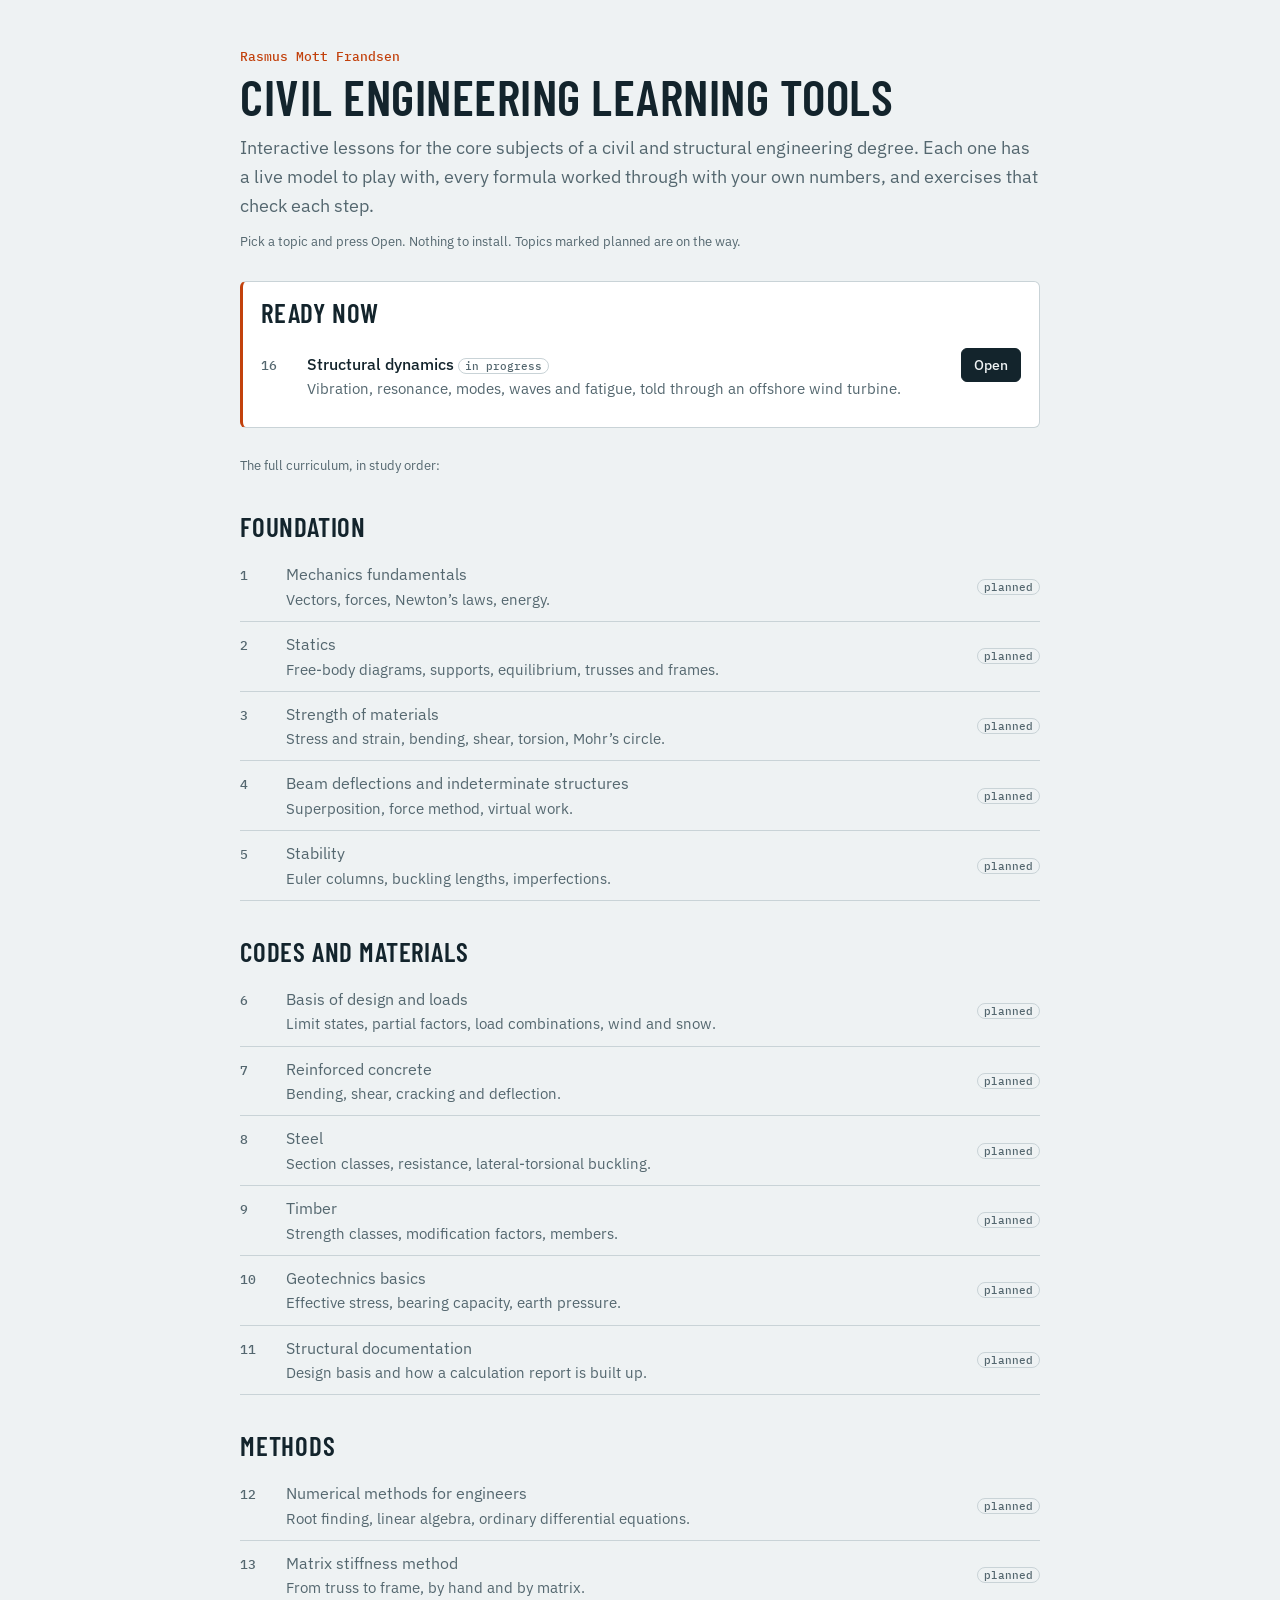
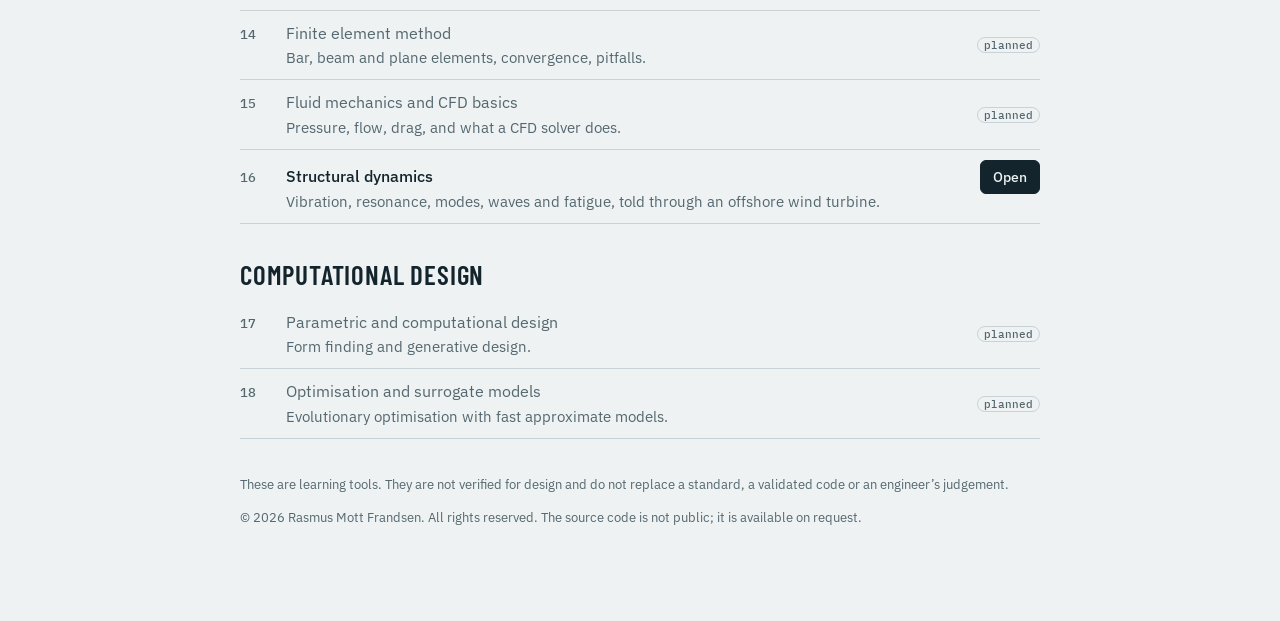
==== index.html @ c2de52b6 "Initial commit" ====
<!DOCTYPE html>
<html lang="en">
<!-- © 2026 Rasmus Mott Frandsen. All rights reserved. -->
<head>
<meta charset="utf-8">
<meta name="author" content="Rasmus Mott Frandsen">
<meta name="copyright" content="© 2026 Rasmus Mott Frandsen. All rights reserved.">
<meta name="viewport" content="width=device-width, initial-scale=1">
<title>Civil Engineering Learning Tools</title>
<link rel="icon" href="data:image/svg+xml,%3Csvg xmlns=%27http://www.w3.org/2000/svg%27 viewBox=%270 0 16 16%27%3E%3Crect x=%275%27 y=%271%27 width=%276%27 height=%2714%27 fill=%27%23e8622c%27/%3E%3Crect x=%275%27 y=%275%27 width=%276%27 height=%272%27 fill=%27%23fff%27/%3E%3Crect x=%275%27 y=%279%27 width=%276%27 height=%272%27 fill=%27%23fff%27/%3E%3C/svg%3E">
<link rel="preconnect" href="https://fonts.googleapis.com">
<link href="https://fonts.googleapis.com/css2?family=Barlow+Condensed:wght@500;600&family=IBM+Plex+Mono:wght@400;500&family=IBM+Plex+Sans:ital,wght@0,400;0,500;0,600;1,400&display=swap" rel="stylesheet">
<link rel="stylesheet" href="kit/style.css">
</head>
<body>
<main class="landing">
  <div class="eyebrow">Rasmus Mott Frandsen</div>
  <h1>Civil Engineering Learning Tools</h1>
  <p class="lede">Interactive lessons for the core subjects of a civil and structural engineering degree. Each one has a live model to play with, every formula worked through with your own numbers, and exercises that check each step.</p>
  <p class="muted small">Pick a topic and press Open. Nothing to install. Topics marked planned are on the way.</p>
  <div id="topics"></div>
  <p class="muted small" style="margin-top:36px">These are learning tools. They are not verified for design and do not replace a standard, a validated code or an engineer’s judgement.</p>
  <p class="muted small" id="copyright"></p>
</main>
<script src="kit/curriculum.js"></script>
<script>
  (function () {
    var h = '', ready = [];
    OD.curriculum.forEach(function (g) { g.topics.forEach(function (t) { if (t.status === 'published' || t.status === 'building') ready.push(t); }); });
    if (ready.length) {
      h += '<section class="group ready"><h2>Ready now</h2><ul class="topic-list">' + ready.map(function (t) {
        return '<li><span class="n">' + t.n + '</span><div><div class="t">' + t.t + (t.status === 'building' ? ' <span class="tag">in progress</span>' : '') + '</div><div class="d">' + t.d + '</div></div><a class="btn" href="topics/' + t.slug + '/index.html">Open</a></li>';
      }).join('') + '</ul></section><p class="muted small" style="margin-top:28px">The full curriculum, in study order:</p>';
    }
    OD.curriculum.forEach(function (g) {
      h += '<section class="group"><h2>' + g.level + '</h2><ul class="topic-list">';
      g.topics.forEach(function (t) {
        var open = t.status === 'published' || t.status === 'building';
        h += '<li class="' + (open ? '' : 'planned') + '"><span class="n">' + t.n + '</span><div><div class="t">' + t.t + '</div><div class="d">' + t.d + '</div></div>' +
          (open ? '<a class="btn" href="topics/' + t.slug + '/index.html">Open</a>' : '<span class="tag">planned</span>') + '</li>';
      });
      h += '</ul></section>';
    });
    document.getElementById('topics').innerHTML = h;
    document.getElementById('copyright').textContent = '© ' + OD.site.year + ' ' + OD.site.author + '. All rights reserved. The source code is not public; it is available on request.';
  })();
</script>
</body>
</html>
---- kit/style.css ----
/*! Civil Engineering Learning Tools · © 2026 Rasmus Mott Frandsen. All rights reserved. Published build; copying, modifying or redistributing this code is not permitted without written permission. Original: https://rasmusmott.github.io/civil-engineering-learning-tools/ */
:root{--bg: #eef2f3;--surface: #ffffff;--sunk: #e3e9eb;--ink: #13242c;--muted: #54676f;--line: #c9d3d7;--accent: #c2410c;--sea: #0b6b82;--good: #1f7a4d;--warn: #a16207;--bad: #b42318;--band1: rgba(11,107,130,.22);--band3: rgba(194,65,12,.20);--font-display: "Barlow Condensed","Arial Narrow",sans-serif;--font-body: "IBM Plex Sans","Segoe UI",system-ui,sans-serif;--font-mono: "IBM Plex Mono",ui-monospace,Consolas,monospace;}@media (prefers-color-scheme: dark){:root:not([data-theme="light"]){color-scheme: dark;--bg: #0e181d;--surface: #152329;--sunk: #0a1216;--ink: #e4ecee;--muted: #93a6ad;--line: #2b3d45;--accent: #ff8a4c;--sea: #5cc0d6;--good: #5fcf95;--warn: #e0b34a;--bad: #ff8a80;--band1: rgba(92,192,214,.22);--band3: rgba(255,138,76,.22);}}:root[data-theme="dark"]{color-scheme: dark;--bg: #0e181d;--surface: #152329;--sunk: #0a1216;--ink: #e4ecee;--muted: #93a6ad;--line: #2b3d45;--accent: #ff8a4c;--sea: #5cc0d6;--good: #5fcf95;--warn: #e0b34a;--bad: #ff8a80;--band1: rgba(92,192,214,.22);--band3: rgba(255,138,76,.22);}*{box-sizing: border-box;}html,body{margin: 0;}body{background: var(--bg);color: var(--ink);font: 16px/1.6 var(--font-body);}.shell{display: grid;grid-template-columns: 280px minmax(0,1fr);min-height: 100vh;}.nav{background: var(--surface);border-right: 1px solid var(--line);padding: 20px 18px;display: flex;flex-direction: column;gap: 20px;position: sticky;top: 0;align-self: start;height: 100vh;overflow-y: auto;}.brand{display: flex;gap: 10px;align-items: center;}.brand-mark{width: 10px;height: 38px;background: repeating-linear-gradient(180deg,var(--accent) 0 8px,var(--ink) 8px 12px);border-radius: 2px;flex: none;}.brand-name{font: 600 21px/1.1 var(--font-display);letter-spacing: .02em;text-transform: uppercase;}.brand-sub{font-size: 12px;color: var(--muted);}#coursemap{display: flex;flex-direction: column;gap: 14px;}.mod-title{font: 600 13px var(--font-display);letter-spacing: .08em;text-transform: uppercase;color: var(--muted);margin: 0 0 4px;}.mod ul{list-style: none;margin: 0;padding: 0;display: flex;flex-direction: column;gap: 2px;}.mod li a,.mod li span.planned{display: flex;gap: 8px;padding: 6px 8px;border-radius: 6px;font-size: 14px;line-height: 1.35;text-decoration: none;color: var(--ink);}.mod li a:hover{background: var(--sunk);}.mod li a[aria-current="page"]{background: var(--sunk);box-shadow: inset 3px 0 0 var(--accent);font-weight: 500;}.mod li span.planned{color: var(--muted);}.mod .num{font-family: var(--font-mono);font-size: 12px;color: var(--muted);padding-top: 2px;flex: none;width: 36px;}.tag{font: 500 11px var(--font-mono);border: 1px solid var(--line);border-radius: 99px;padding: 0 6px;margin-left: auto;align-self: center;color: var(--muted);white-space: nowrap;}.nav-foot{margin-top: auto;display: flex;flex-direction: column;gap: 8px;align-items: flex-start;}.small{font-size: 13px;}.muted{color: var(--muted);}main{padding: 32px clamp(16px,4vw,56px) 80px;min-width: 0;outline: none;}.col{max-width: 68ch;}.wide{max-width: 1040px;}section{margin-top: 44px;scroll-margin-top: 16px;}h1{font: 600 clamp(34px,5vw,50px)/1.02 var(--font-display);text-transform: uppercase;letter-spacing: .01em;margin: 6px 0 12px;text-wrap: balance;}h2{font: 600 27px/1.1 var(--font-display);text-transform: uppercase;letter-spacing: .03em;margin: 0 0 10px;text-wrap: balance;}h3{font: 600 16px/1.3 var(--font-body);margin: 0 0 6px;}p{margin: 0 0 12px;}a{color: var(--sea);}.eyebrow{font: 500 13px var(--font-mono);color: var(--accent);}.lede{font-size: 18px;color: var(--muted);}.say{border-left: 3px solid var(--sea);padding: 4px 0 4px 16px;margin: 18px 0 0;}.say ul{margin: 6px 0 0;padding-left: 18px;}code,.mono{font-family: var(--font-mono);font-size: .92em;}.flash{animation: flash 1.6s ease-out;}@keyframes flash{0%{background: var(--band3);}100%{background: transparent;}}.card{background: var(--surface);border: 1px solid var(--line);border-radius: 10px;padding: 18px;}.btn,.btn-ghost{font: 500 14px var(--font-body);border-radius: 6px;padding: 7px 12px;cursor: pointer;border: 1px solid var(--ink);background: var(--ink);color: var(--bg);}.btn-ghost{background: transparent;color: var(--ink);border-color: var(--line);}.btn-ghost:hover{border-color: var(--ink);}.btn-ghost[aria-pressed="true"]{border-color: var(--accent);color: var(--accent);}button:focus-visible,a:focus-visible,input:focus-visible,summary:focus-visible,textarea:focus-visible{outline: 2px solid var(--accent);outline-offset: 2px;}.lab{display: grid;grid-template-columns: 250px minmax(0,1fr);gap: 18px;}.lab canvas{display: block;width: 100%;}.lab-side{display: flex;flex-direction: column;gap: 8px;}.lab-main{display: flex;flex-direction: column;gap: 14px;min-width: 0;}.controls{display: grid;grid-template-columns: repeat(auto-fit,minmax(210px,1fr));gap: 12px 22px;}.ctl label{display: flex;justify-content: space-between;gap: 8px;font-size: 14px;}.ctl output{font-family: var(--font-mono);font-variant-numeric: tabular-nums;}.ctl input[type=range]{width: 100%;accent-color: var(--accent);}.scale{position: relative;height: 15px;font-family: var(--font-mono);font-size: 11px;margin: 0 8px;}.scale span{position: absolute;top: 0;transform: translateX(-50%);white-space: nowrap;}.derived input[type=range]{opacity: .45;}.geo{display: flex;flex-direction: column;gap: 10px;border-top: 1px solid var(--line);border-bottom: 1px solid var(--line);padding: 10px 0;}.row{display: flex;flex-wrap: wrap;gap: 8px;align-items: center;}.tiles{display: grid;grid-template-columns: repeat(auto-fit,minmax(140px,1fr));gap: 8px;}.tile{background: var(--sunk);border-radius: 8px;padding: 8px 10px;}.tile .k{font-size: 12px;color: var(--muted);}.tile .v{font: 500 18px var(--font-mono);font-variant-numeric: tabular-nums;}.tile .u{font-size: 12px;color: var(--muted);}.pill{display: inline-flex;align-items: center;gap: 6px;font: 500 13px var(--font-body);border-radius: 99px;padding: 2px 10px;border: 1px solid currentColor;}.pill::before{content: "";width: 8px;height: 8px;border-radius: 50%;background: currentColor;}.pill.good{color: var(--good);}.pill.warn{color: var(--warn);}.pill.bad{color: var(--bad);}.ruler{position: relative;height: 54px;margin-top: 4px;}.ruler .track{position: absolute;left: 0;right: 0;top: 18px;height: 16px;background: var(--sunk);border-radius: 4px;}.ruler .band{position: absolute;top: 18px;height: 16px;}.ruler .band.p1{background: var(--band1);}.ruler .band.p3{background: var(--band3);}.ruler .lab-b{position: absolute;top: 0;font: 500 11px var(--font-mono);color: var(--muted);transform: translateX(-50%);white-space: nowrap;}.ruler .mark{position: absolute;top: 12px;width: 3px;height: 28px;background: var(--accent);transform: translateX(-1px);border-radius: 2px;}.ruler .tick{position: absolute;top: 38px;font: 11px var(--font-mono);color: var(--muted);transform: translateX(-50%);white-space: nowrap;}.steps{display: flex;flex-direction: column;gap: 10px;}.step{background: var(--surface);border: 1px solid var(--line);border-radius: 10px;padding: 14px 16px;scroll-margin-top: 16px;}.step-h{display: flex;gap: 10px;align-items: baseline;margin-bottom: 4px;}.step-n{font: 500 12px var(--font-mono);color: var(--accent);}.step .math{overflow-x: auto;padding: 4px 0;}.step details{margin-top: 6px;font-size: 14.5px;color: var(--muted);}.step details p{margin: 6px 0;}.step summary,details.deriv>summary{cursor: pointer;color: var(--sea);font-weight: 500;}.hide-why .step details{display: none;}.src{font-size: 13px;}details.deriv{background: var(--surface);border: 1px dashed var(--line);border-radius: 10px;padding: 12px 16px;}details.deriv .math{overflow-x: auto;}.mc{display: flex;flex-direction: column;gap: 8px;}.mc .opts{display: grid;grid-template-columns: repeat(auto-fit,minmax(200px,1fr));gap: 8px;}.mc .opt{text-align: left;font: 15px var(--font-body);padding: 10px 12px;border-radius: 8px;border: 1px solid var(--line);background: var(--surface);color: var(--ink);cursor: pointer;}.mc .opt:hover{border-color: var(--ink);}.mc .opt.right{border-color: var(--good);box-shadow: inset 4px 0 0 var(--good);}.mc .opt.wrong{border-color: var(--bad);box-shadow: inset 4px 0 0 var(--bad);}.fb{font-size: 14.5px;border-radius: 8px;padding: 8px 12px;background: var(--sunk);}.fb.good{box-shadow: inset 4px 0 0 var(--good);}.fb.bad{box-shadow: inset 4px 0 0 var(--bad);}.fb.hint{box-shadow: inset 4px 0 0 var(--sea);}.ex{display: flex;flex-direction: column;gap: 14px;}.ex-step{border-top: 1px solid var(--line);padding-top: 12px;display: flex;flex-direction: column;gap: 8px;}.ex-step .q{display: flex;gap: 10px;align-items: baseline;}.ex-step .q .n{font: 500 12px var(--font-mono);color: var(--accent);flex: none;}.ans{display: flex;flex-wrap: wrap;gap: 8px;align-items: center;}.ans input{font: 16px var(--font-mono);width: 150px;padding: 6px 8px;border-radius: 6px;border: 1px solid var(--line);background: var(--bg);color: var(--ink);}.ans .unit{font-family: var(--font-mono);color: var(--muted);}.ex-step.done .q .n::after{content: " ✓";color: var(--good);}textarea.scratch{width: 100%;min-height: 84px;font: 14px/1.5 var(--font-mono);padding: 8px;border-radius: 6px;border: 1px solid var(--line);background: var(--bg);color: var(--ink);resize: vertical;}table.data{border-collapse: collapse;font-size: 14.5px;}table.data td,table.data th{border-bottom: 1px solid var(--line);padding: 4px 14px 4px 0;text-align: left;}table.data td.num{font-family: var(--font-mono);font-variant-numeric: tabular-nums;}ul.tight{margin: 0;padding-left: 20px;display: flex;flex-direction: column;gap: 6px;}.checks{font-size: 13.5px;display: flex;flex-direction: column;gap: 3px;margin-top: 8px;}.checks .c{display: grid;grid-template-columns: 44px 84px 1fr;gap: 8px;}.checks .ok{color: var(--good);font-family: var(--font-mono);}.checks .no{color: var(--bad);font-family: var(--font-mono);}.checks .rung{color: var(--muted);font-family: var(--font-mono);}.map-toggle>summary{display: none;}@media (max-width: 860px){.map-toggle>summary{display: block;cursor: pointer;font: 500 14px var(--font-body);padding: 8px 12px;border: 1px solid var(--line);border-radius: 6px;list-style-position: inside;}.map-toggle[open]>summary{margin-bottom: 12px;}.shell{grid-template-columns: 1fr;}.nav{position: static;height: auto;border-right: 0;border-bottom: 1px solid var(--line);}.lab{grid-template-columns: 1fr;}.lab-side canvas{max-width: 260px;margin: 0 auto;}}@media (prefers-reduced-motion: reduce){.flash{animation: none;}}.landing{max-width: 880px;margin: 0 auto;padding: 48px clamp(16px,4vw,40px) 80px;}.landing .group{margin-top: 36px;}.topic-list{list-style: none;margin: 0;padding: 0;display: flex;flex-direction: column;}.topic-list li{display: grid;grid-template-columns: 34px minmax(0,1fr) auto;gap: 12px;align-items: baseline;padding: 10px 0;border-bottom: 1px solid var(--line);}.topic-list .n{font: 500 13px var(--font-mono);color: var(--muted);}.topic-list .t{font-weight: 500;}.topic-list .d{color: var(--muted);font-size: 14.5px;}.topic-list li.planned .t{color: var(--muted);font-weight: 400;}.topic-list a.btn{text-decoration: none;}.back{font-size: 13px;text-decoration: none;}.chips{display: flex;flex-wrap: wrap;gap: 6px;}.chip{font: 13px var(--font-mono);padding: 4px 9px;border-radius: 99px;border: 1px solid var(--line);background: var(--sunk);color: var(--ink);cursor: pointer;}.chip:hover{border-color: var(--ink);}.chip .cs{font-weight: 500;color: var(--sea);}.chip.solved{border-color: var(--good);}.chip.solved .cs{color: var(--good);}.ans input{width: min(100%,340px);}.preview{font: 14px var(--font-mono);color: var(--muted);min-height: 20px;}.preview.err{color: var(--warn);font-family: var(--font-body);}.mc .opts.formula,.opts.formula{display: grid;grid-template-columns: repeat(auto-fit,minmax(190px,1fr));gap: 8px;}.opts.formula .opt{text-align: center;font: 15px var(--font-body);padding: 12px;border-radius: 8px;border: 1px solid var(--line);background: var(--surface);color: var(--ink);cursor: pointer;overflow-x: auto;}.opts.formula .opt:hover{border-color: var(--ink);}.opts.formula .opt.right{border-color: var(--good);box-shadow: inset 0 -4px 0 var(--good);}.opts.formula .opt.wrong{border-color: var(--bad);box-shadow: inset 0 -4px 0 var(--bad);}.chip .ck{color: var(--muted);font-size: 11px;}.landing .ready{margin-top: 28px;padding: 16px 18px;border: 1px solid var(--line);border-left: 3px solid var(--accent);border-radius: 6px;background: var(--surface);}.landing .ready h2{margin-top: 0;}.landing .ready .topic-list li:last-child{border-bottom: 0;}
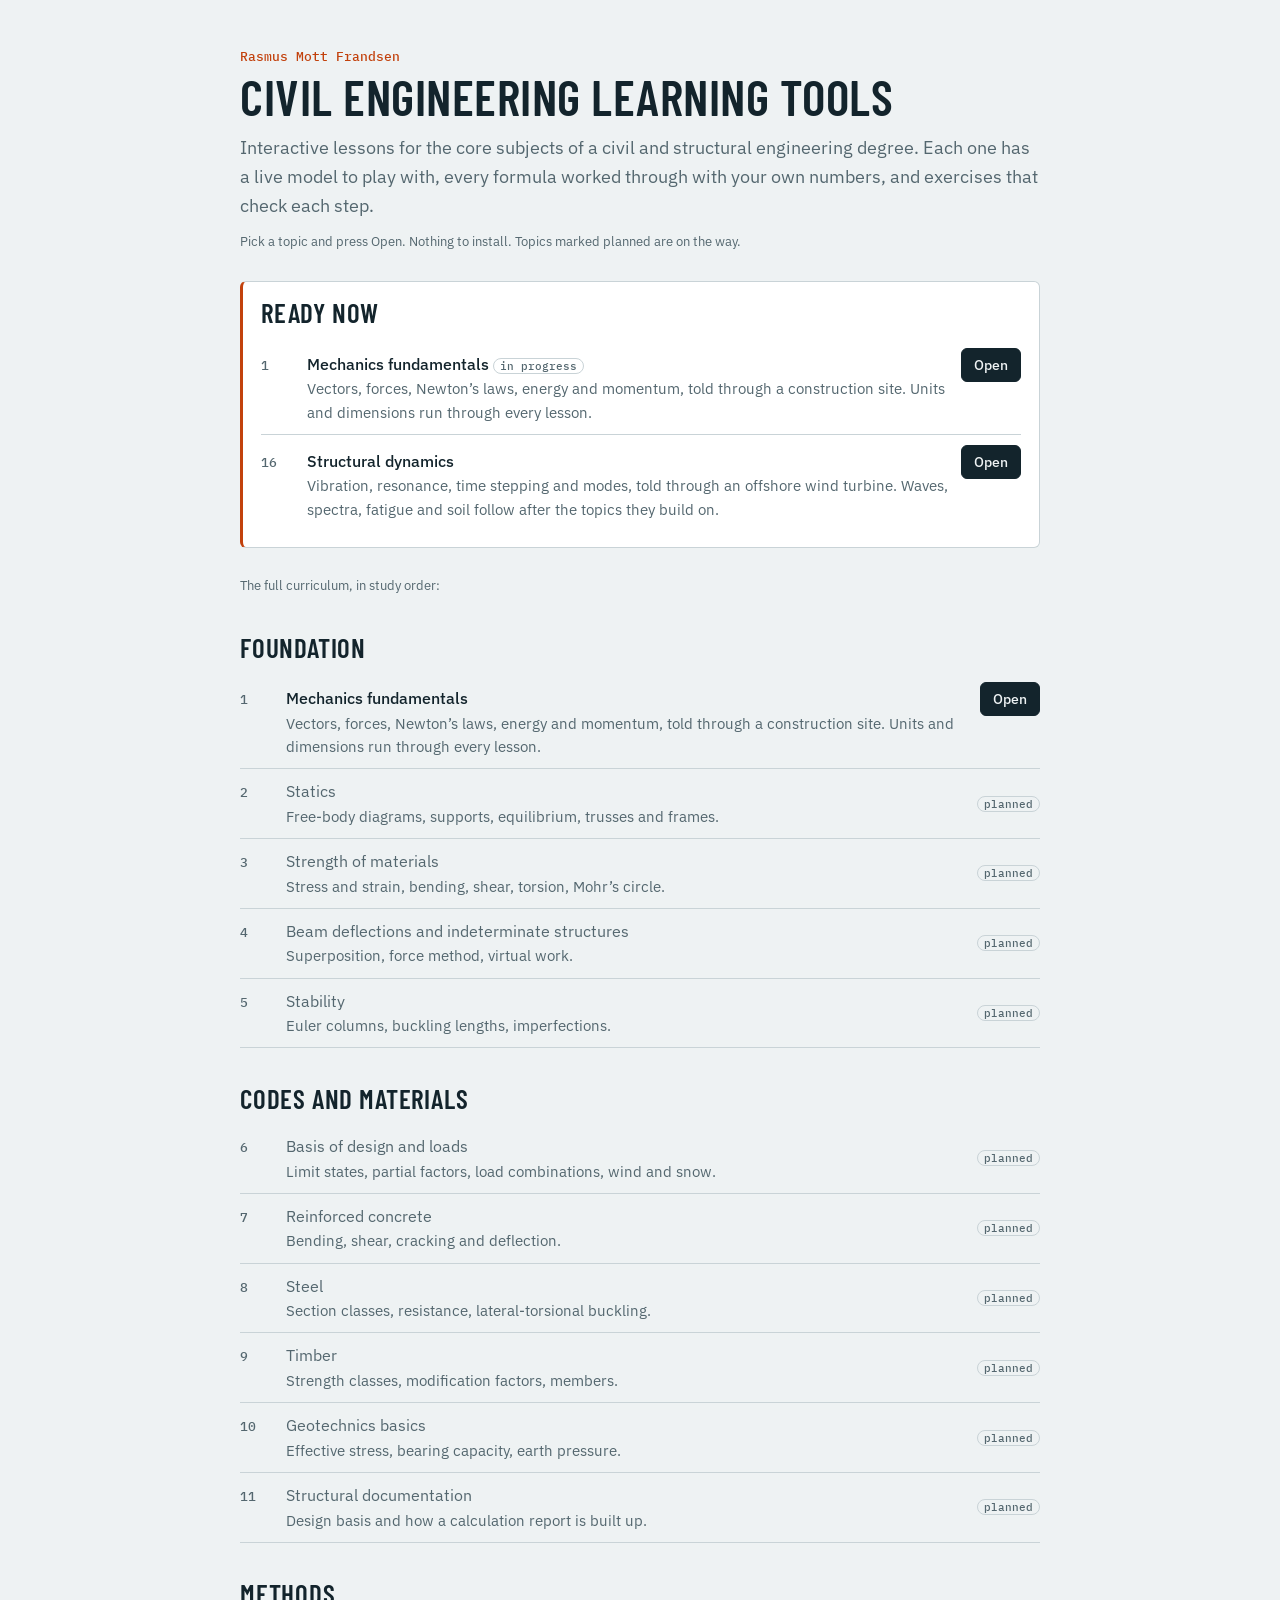
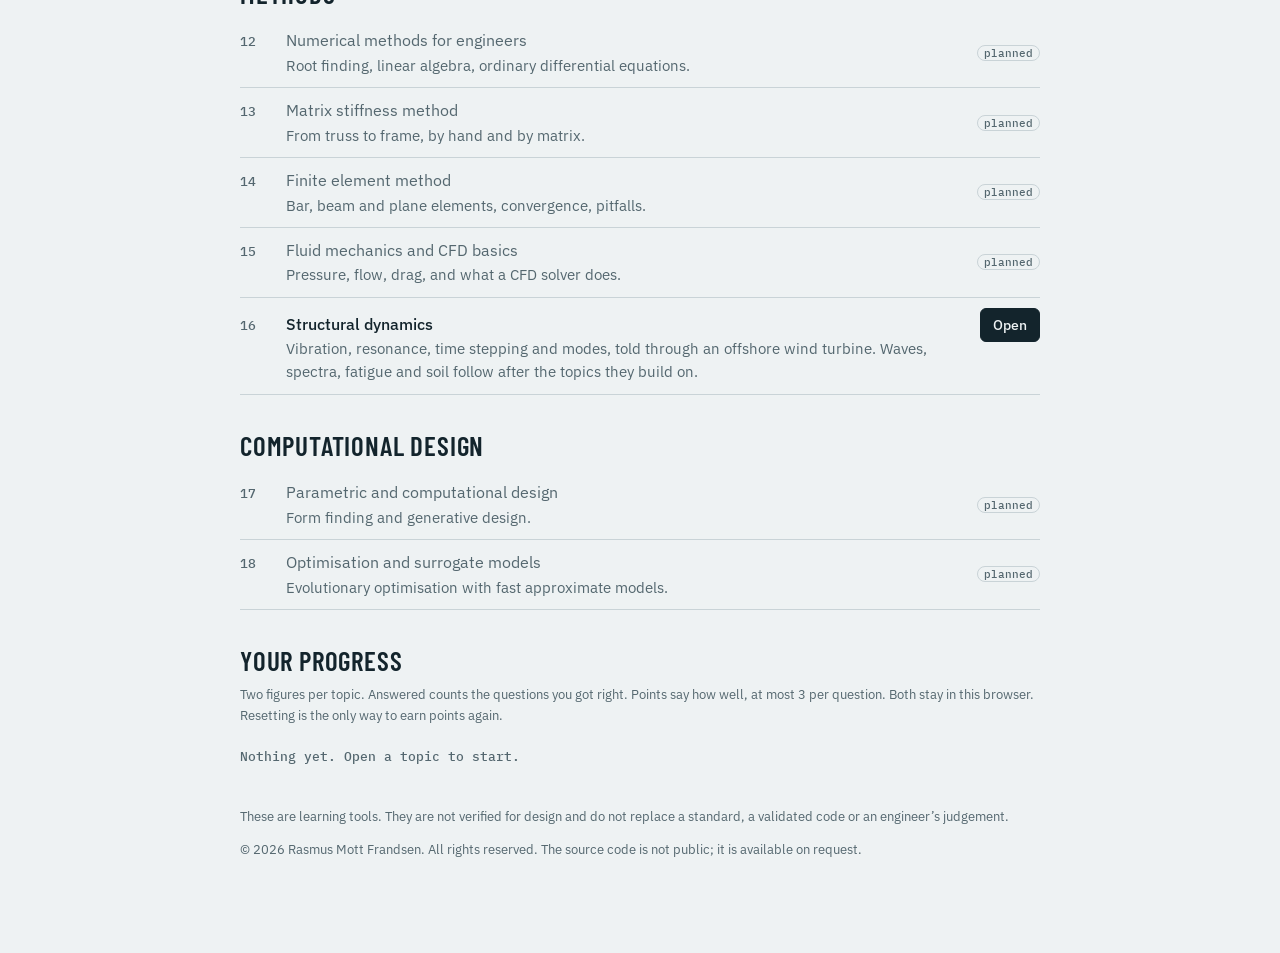
==== commit 251665d7: "Publish topic 1 (in progress) and updated kit" ====
--- a/index.html
+++ b/index.html
@@ -19,10 +19,12 @@
   <p class="lede">Interactive lessons for the core subjects of a civil and structural engineering degree. Each one has a live model to play with, every formula worked through with your own numbers, and exercises that check each step.</p>
   <p class="muted small">Pick a topic and press Open. Nothing to install. Topics marked planned are on the way.</p>
   <div id="topics"></div>
+  <section class="group" id="progress-group"><h2>Your progress</h2><p class="muted small">Two figures per topic. Answered counts the questions you got right. Points say how well, at most 3 per question. Both stay in this browser. Resetting is the only way to earn points again.</p><div class="progress" id="progress"></div></section>
   <p class="muted small" style="margin-top:36px">These are learning tools. They are not verified for design and do not replace a standard, a validated code or an engineer’s judgement.</p>
   <p class="muted small" id="copyright"></p>
 </main>
 <script src="kit/curriculum.js"></script>
+<script src="kit/ui.js"></script>
 <script>
   (function () {
     var h = '', ready = [];
@@ -42,6 +44,24 @@
       h += '</ul></section>';
     });
     document.getElementById('topics').innerHTML = h;
+    /* progress sums (STYLE-V2 C3): per topic from the registrations the topic pages leave in ui.store, and sitewide; one reset for the whole site (C4) */
+    var ui = OD.ui, titles = {};
+    OD.curriculum.forEach(function (g) { g.topics.forEach(function (t) { titles[t.slug] = t.n + '. ' + t.t; }); });
+    function progress() {
+      var per = {}, all = { answered: 0, total: 0, points: 0, max: 0 }, el = document.getElementById('progress');
+      ui.store.registered('').forEach(function (p) {
+        var r = ui.store.regOf(p); if (!titles[r.topic]) return;   // only topics of the collection (not the _template page)
+        var o = per[r.topic] = per[r.topic] || { answered: 0, total: 0, points: 0, max: 0 };
+        o.answered += ui.store.count(p); o.total += r.total; o.points += ui.store.points(p); o.max += r.max;
+        all.answered += ui.store.count(p); all.total += r.total; all.points += ui.store.points(p); all.max += r.max;
+      });
+      var slugs = Object.keys(per);
+      if (!slugs.length) { el.innerHTML = '<span class="figs">Nothing yet. Open a topic to start.</span>'; return; }
+      el.innerHTML = slugs.map(function (s) { return '<span class="figs">' + (titles[s] || s) + ': ' + ui.figs(per[s].answered, per[s].total, per[s].points, per[s].max) + '</span>'; }).join('<br>') +
+        '<br><span class="figs"><strong>All topics: ' + ui.figs(all.answered, all.total, all.points, all.max) + '</strong></span> <button type="button" class="btn-ghost small" id="reset-all"></button>';
+      ui.confirmClick(document.getElementById('reset-all'), 'Reset everything', 'Click again to erase every answer and point on this site', function () { ui.store.reset(); progress(); });
+    }
+    progress();
     document.getElementById('copyright').textContent = '© ' + OD.site.year + ' ' + OD.site.author + '. All rights reserved. The source code is not public; it is available on request.';
   })();
 </script>
--- a/kit/style.css
+++ b/kit/style.css
@@ -1,2 +1,2 @@
 /*! Civil Engineering Learning Tools · © 2026 Rasmus Mott Frandsen. All rights reserved. Published build; copying, modifying or redistributing this code is not permitted without written permission. Original: https://rasmusmott.github.io/civil-engineering-learning-tools/ */
-:root{--bg: #eef2f3;--surface: #ffffff;--sunk: #e3e9eb;--ink: #13242c;--muted: #54676f;--line: #c9d3d7;--accent: #c2410c;--sea: #0b6b82;--good: #1f7a4d;--warn: #a16207;--bad: #b42318;--band1: rgba(11,107,130,.22);--band3: rgba(194,65,12,.20);--font-display: "Barlow Condensed","Arial Narrow",sans-serif;--font-body: "IBM Plex Sans","Segoe UI",system-ui,sans-serif;--font-mono: "IBM Plex Mono",ui-monospace,Consolas,monospace;}@media (prefers-color-scheme: dark){:root:not([data-theme="light"]){color-scheme: dark;--bg: #0e181d;--surface: #152329;--sunk: #0a1216;--ink: #e4ecee;--muted: #93a6ad;--line: #2b3d45;--accent: #ff8a4c;--sea: #5cc0d6;--good: #5fcf95;--warn: #e0b34a;--bad: #ff8a80;--band1: rgba(92,192,214,.22);--band3: rgba(255,138,76,.22);}}:root[data-theme="dark"]{color-scheme: dark;--bg: #0e181d;--surface: #152329;--sunk: #0a1216;--ink: #e4ecee;--muted: #93a6ad;--line: #2b3d45;--accent: #ff8a4c;--sea: #5cc0d6;--good: #5fcf95;--warn: #e0b34a;--bad: #ff8a80;--band1: rgba(92,192,214,.22);--band3: rgba(255,138,76,.22);}*{box-sizing: border-box;}html,body{margin: 0;}body{background: var(--bg);color: var(--ink);font: 16px/1.6 var(--font-body);}.shell{display: grid;grid-template-columns: 280px minmax(0,1fr);min-height: 100vh;}.nav{background: var(--surface);border-right: 1px solid var(--line);padding: 20px 18px;display: flex;flex-direction: column;gap: 20px;position: sticky;top: 0;align-self: start;height: 100vh;overflow-y: auto;}.brand{display: flex;gap: 10px;align-items: center;}.brand-mark{width: 10px;height: 38px;background: repeating-linear-gradient(180deg,var(--accent) 0 8px,var(--ink) 8px 12px);border-radius: 2px;flex: none;}.brand-name{font: 600 21px/1.1 var(--font-display);letter-spacing: .02em;text-transform: uppercase;}.brand-sub{font-size: 12px;color: var(--muted);}#coursemap{display: flex;flex-direction: column;gap: 14px;}.mod-title{font: 600 13px var(--font-display);letter-spacing: .08em;text-transform: uppercase;color: var(--muted);margin: 0 0 4px;}.mod ul{list-style: none;margin: 0;padding: 0;display: flex;flex-direction: column;gap: 2px;}.mod li a,.mod li span.planned{display: flex;gap: 8px;padding: 6px 8px;border-radius: 6px;font-size: 14px;line-height: 1.35;text-decoration: none;color: var(--ink);}.mod li a:hover{background: var(--sunk);}.mod li a[aria-current="page"]{background: var(--sunk);box-shadow: inset 3px 0 0 var(--accent);font-weight: 500;}.mod li span.planned{color: var(--muted);}.mod .num{font-family: var(--font-mono);font-size: 12px;color: var(--muted);padding-top: 2px;flex: none;width: 36px;}.tag{font: 500 11px var(--font-mono);border: 1px solid var(--line);border-radius: 99px;padding: 0 6px;margin-left: auto;align-self: center;color: var(--muted);white-space: nowrap;}.nav-foot{margin-top: auto;display: flex;flex-direction: column;gap: 8px;align-items: flex-start;}.small{font-size: 13px;}.muted{color: var(--muted);}main{padding: 32px clamp(16px,4vw,56px) 80px;min-width: 0;outline: none;}.col{max-width: 68ch;}.wide{max-width: 1040px;}section{margin-top: 44px;scroll-margin-top: 16px;}h1{font: 600 clamp(34px,5vw,50px)/1.02 var(--font-display);text-transform: uppercase;letter-spacing: .01em;margin: 6px 0 12px;text-wrap: balance;}h2{font: 600 27px/1.1 var(--font-display);text-transform: uppercase;letter-spacing: .03em;margin: 0 0 10px;text-wrap: balance;}h3{font: 600 16px/1.3 var(--font-body);margin: 0 0 6px;}p{margin: 0 0 12px;}a{color: var(--sea);}.eyebrow{font: 500 13px var(--font-mono);color: var(--accent);}.lede{font-size: 18px;color: var(--muted);}.say{border-left: 3px solid var(--sea);padding: 4px 0 4px 16px;margin: 18px 0 0;}.say ul{margin: 6px 0 0;padding-left: 18px;}code,.mono{font-family: var(--font-mono);font-size: .92em;}.flash{animation: flash 1.6s ease-out;}@keyframes flash{0%{background: var(--band3);}100%{background: transparent;}}.card{background: var(--surface);border: 1px solid var(--line);border-radius: 10px;padding: 18px;}.btn,.btn-ghost{font: 500 14px var(--font-body);border-radius: 6px;padding: 7px 12px;cursor: pointer;border: 1px solid var(--ink);background: var(--ink);color: var(--bg);}.btn-ghost{background: transparent;color: var(--ink);border-color: var(--line);}.btn-ghost:hover{border-color: var(--ink);}.btn-ghost[aria-pressed="true"]{border-color: var(--accent);color: var(--accent);}button:focus-visible,a:focus-visible,input:focus-visible,summary:focus-visible,textarea:focus-visible{outline: 2px solid var(--accent);outline-offset: 2px;}.lab{display: grid;grid-template-columns: 250px minmax(0,1fr);gap: 18px;}.lab canvas{display: block;width: 100%;}.lab-side{display: flex;flex-direction: column;gap: 8px;}.lab-main{display: flex;flex-direction: column;gap: 14px;min-width: 0;}.controls{display: grid;grid-template-columns: repeat(auto-fit,minmax(210px,1fr));gap: 12px 22px;}.ctl label{display: flex;justify-content: space-between;gap: 8px;font-size: 14px;}.ctl output{font-family: var(--font-mono);font-variant-numeric: tabular-nums;}.ctl input[type=range]{width: 100%;accent-color: var(--accent);}.scale{position: relative;height: 15px;font-family: var(--font-mono);font-size: 11px;margin: 0 8px;}.scale span{position: absolute;top: 0;transform: translateX(-50%);white-space: nowrap;}.derived input[type=range]{opacity: .45;}.geo{display: flex;flex-direction: column;gap: 10px;border-top: 1px solid var(--line);border-bottom: 1px solid var(--line);padding: 10px 0;}.row{display: flex;flex-wrap: wrap;gap: 8px;align-items: center;}.tiles{display: grid;grid-template-columns: repeat(auto-fit,minmax(140px,1fr));gap: 8px;}.tile{background: var(--sunk);border-radius: 8px;padding: 8px 10px;}.tile .k{font-size: 12px;color: var(--muted);}.tile .v{font: 500 18px var(--font-mono);font-variant-numeric: tabular-nums;}.tile .u{font-size: 12px;color: var(--muted);}.pill{display: inline-flex;align-items: center;gap: 6px;font: 500 13px var(--font-body);border-radius: 99px;padding: 2px 10px;border: 1px solid currentColor;}.pill::before{content: "";width: 8px;height: 8px;border-radius: 50%;background: currentColor;}.pill.good{color: var(--good);}.pill.warn{color: var(--warn);}.pill.bad{color: var(--bad);}.ruler{position: relative;height: 54px;margin-top: 4px;}.ruler .track{position: absolute;left: 0;right: 0;top: 18px;height: 16px;background: var(--sunk);border-radius: 4px;}.ruler .band{position: absolute;top: 18px;height: 16px;}.ruler .band.p1{background: var(--band1);}.ruler .band.p3{background: var(--band3);}.ruler .lab-b{position: absolute;top: 0;font: 500 11px var(--font-mono);color: var(--muted);transform: translateX(-50%);white-space: nowrap;}.ruler .mark{position: absolute;top: 12px;width: 3px;height: 28px;background: var(--accent);transform: translateX(-1px);border-radius: 2px;}.ruler .tick{position: absolute;top: 38px;font: 11px var(--font-mono);color: var(--muted);transform: translateX(-50%);white-space: nowrap;}.steps{display: flex;flex-direction: column;gap: 10px;}.step{background: var(--surface);border: 1px solid var(--line);border-radius: 10px;padding: 14px 16px;scroll-margin-top: 16px;}.step-h{display: flex;gap: 10px;align-items: baseline;margin-bottom: 4px;}.step-n{font: 500 12px var(--font-mono);color: var(--accent);}.step .math{overflow-x: auto;padding: 4px 0;}.step details{margin-top: 6px;font-size: 14.5px;color: var(--muted);}.step details p{margin: 6px 0;}.step summary,details.deriv>summary{cursor: pointer;color: var(--sea);font-weight: 500;}.hide-why .step details{display: none;}.src{font-size: 13px;}details.deriv{background: var(--surface);border: 1px dashed var(--line);border-radius: 10px;padding: 12px 16px;}details.deriv .math{overflow-x: auto;}.mc{display: flex;flex-direction: column;gap: 8px;}.mc .opts{display: grid;grid-template-columns: repeat(auto-fit,minmax(200px,1fr));gap: 8px;}.mc .opt{text-align: left;font: 15px var(--font-body);padding: 10px 12px;border-radius: 8px;border: 1px solid var(--line);background: var(--surface);color: var(--ink);cursor: pointer;}.mc .opt:hover{border-color: var(--ink);}.mc .opt.right{border-color: var(--good);box-shadow: inset 4px 0 0 var(--good);}.mc .opt.wrong{border-color: var(--bad);box-shadow: inset 4px 0 0 var(--bad);}.fb{font-size: 14.5px;border-radius: 8px;padding: 8px 12px;background: var(--sunk);}.fb.good{box-shadow: inset 4px 0 0 var(--good);}.fb.bad{box-shadow: inset 4px 0 0 var(--bad);}.fb.hint{box-shadow: inset 4px 0 0 var(--sea);}.ex{display: flex;flex-direction: column;gap: 14px;}.ex-step{border-top: 1px solid var(--line);padding-top: 12px;display: flex;flex-direction: column;gap: 8px;}.ex-step .q{display: flex;gap: 10px;align-items: baseline;}.ex-step .q .n{font: 500 12px var(--font-mono);color: var(--accent);flex: none;}.ans{display: flex;flex-wrap: wrap;gap: 8px;align-items: center;}.ans input{font: 16px var(--font-mono);width: 150px;padding: 6px 8px;border-radius: 6px;border: 1px solid var(--line);background: var(--bg);color: var(--ink);}.ans .unit{font-family: var(--font-mono);color: var(--muted);}.ex-step.done .q .n::after{content: " ✓";color: var(--good);}textarea.scratch{width: 100%;min-height: 84px;font: 14px/1.5 var(--font-mono);padding: 8px;border-radius: 6px;border: 1px solid var(--line);background: var(--bg);color: var(--ink);resize: vertical;}table.data{border-collapse: collapse;font-size: 14.5px;}table.data td,table.data th{border-bottom: 1px solid var(--line);padding: 4px 14px 4px 0;text-align: left;}table.data td.num{font-family: var(--font-mono);font-variant-numeric: tabular-nums;}ul.tight{margin: 0;padding-left: 20px;display: flex;flex-direction: column;gap: 6px;}.checks{font-size: 13.5px;display: flex;flex-direction: column;gap: 3px;margin-top: 8px;}.checks .c{display: grid;grid-template-columns: 44px 84px 1fr;gap: 8px;}.checks .ok{color: var(--good);font-family: var(--font-mono);}.checks .no{color: var(--bad);font-family: var(--font-mono);}.checks .rung{color: var(--muted);font-family: var(--font-mono);}.map-toggle>summary{display: none;}@media (max-width: 860px){.map-toggle>summary{display: block;cursor: pointer;font: 500 14px var(--font-body);padding: 8px 12px;border: 1px solid var(--line);border-radius: 6px;list-style-position: inside;}.map-toggle[open]>summary{margin-bottom: 12px;}.shell{grid-template-columns: 1fr;}.nav{position: static;height: auto;border-right: 0;border-bottom: 1px solid var(--line);}.lab{grid-template-columns: 1fr;}.lab-side canvas{max-width: 260px;margin: 0 auto;}}@media (prefers-reduced-motion: reduce){.flash{animation: none;}}.landing{max-width: 880px;margin: 0 auto;padding: 48px clamp(16px,4vw,40px) 80px;}.landing .group{margin-top: 36px;}.topic-list{list-style: none;margin: 0;padding: 0;display: flex;flex-direction: column;}.topic-list li{display: grid;grid-template-columns: 34px minmax(0,1fr) auto;gap: 12px;align-items: baseline;padding: 10px 0;border-bottom: 1px solid var(--line);}.topic-list .n{font: 500 13px var(--font-mono);color: var(--muted);}.topic-list .t{font-weight: 500;}.topic-list .d{color: var(--muted);font-size: 14.5px;}.topic-list li.planned .t{color: var(--muted);font-weight: 400;}.topic-list a.btn{text-decoration: none;}.back{font-size: 13px;text-decoration: none;}.chips{display: flex;flex-wrap: wrap;gap: 6px;}.chip{font: 13px var(--font-mono);padding: 4px 9px;border-radius: 99px;border: 1px solid var(--line);background: var(--sunk);color: var(--ink);cursor: pointer;}.chip:hover{border-color: var(--ink);}.chip .cs{font-weight: 500;color: var(--sea);}.chip.solved{border-color: var(--good);}.chip.solved .cs{color: var(--good);}.ans input{width: min(100%,340px);}.preview{font: 14px var(--font-mono);color: var(--muted);min-height: 20px;}.preview.err{color: var(--warn);font-family: var(--font-body);}.mc .opts.formula,.opts.formula{display: grid;grid-template-columns: repeat(auto-fit,minmax(190px,1fr));gap: 8px;}.opts.formula .opt{text-align: center;font: 15px var(--font-body);padding: 12px;border-radius: 8px;border: 1px solid var(--line);background: var(--surface);color: var(--ink);cursor: pointer;overflow-x: auto;}.opts.formula .opt:hover{border-color: var(--ink);}.opts.formula .opt.right{border-color: var(--good);box-shadow: inset 0 -4px 0 var(--good);}.opts.formula .opt.wrong{border-color: var(--bad);box-shadow: inset 0 -4px 0 var(--bad);}.chip .ck{color: var(--muted);font-size: 11px;}.landing .ready{margin-top: 28px;padding: 16px 18px;border: 1px solid var(--line);border-left: 3px solid var(--accent);border-radius: 6px;background: var(--surface);}.landing .ready h2{margin-top: 0;}.landing .ready .topic-list li:last-child{border-bottom: 0;}
+:root{--bg: #eef2f3;--surface: #ffffff;--sunk: #e3e9eb;--ink: #13242c;--muted: #54676f;--line: #c9d3d7;--accent: #c2410c;--sea: #0b6b82;--good: #1f7a4d;--warn: #a16207;--bad: #b42318;--band1: rgba(11,107,130,.22);--band3: rgba(194,65,12,.20);--font-display: "Barlow Condensed","Arial Narrow",sans-serif;--font-body: "IBM Plex Sans","Segoe UI",system-ui,sans-serif;--font-mono: "IBM Plex Mono",ui-monospace,Consolas,monospace;}@media (prefers-color-scheme: dark){:root:not([data-theme="light"]){color-scheme: dark;--bg: #0e181d;--surface: #152329;--sunk: #0a1216;--ink: #e4ecee;--muted: #93a6ad;--line: #2b3d45;--accent: #ff8a4c;--sea: #5cc0d6;--good: #5fcf95;--warn: #e0b34a;--bad: #ff8a80;--band1: rgba(92,192,214,.22);--band3: rgba(255,138,76,.22);}}:root[data-theme="dark"]{color-scheme: dark;--bg: #0e181d;--surface: #152329;--sunk: #0a1216;--ink: #e4ecee;--muted: #93a6ad;--line: #2b3d45;--accent: #ff8a4c;--sea: #5cc0d6;--good: #5fcf95;--warn: #e0b34a;--bad: #ff8a80;--band1: rgba(92,192,214,.22);--band3: rgba(255,138,76,.22);}*{box-sizing: border-box;}html,body{margin: 0;}body{background: var(--bg);color: var(--ink);font: 16px/1.6 var(--font-body);}.shell{display: grid;grid-template-columns: 280px minmax(0,1fr);min-height: 100vh;}.nav{background: var(--surface);border-right: 1px solid var(--line);padding: 20px 18px;display: flex;flex-direction: column;gap: 20px;position: sticky;top: 0;align-self: start;height: 100vh;overflow-y: auto;}.brand{display: flex;gap: 10px;align-items: center;}.brand-mark{width: 10px;height: 38px;background: repeating-linear-gradient(180deg,var(--accent) 0 8px,var(--ink) 8px 12px);border-radius: 2px;flex: none;}.brand-name{font: 600 21px/1.1 var(--font-display);letter-spacing: .02em;text-transform: uppercase;}.brand-sub{font-size: 12px;color: var(--muted);}#coursemap{display: flex;flex-direction: column;gap: 14px;}.mod-title{font: 600 13px var(--font-display);letter-spacing: .08em;text-transform: uppercase;color: var(--muted);margin: 0 0 4px;}.mod ul{list-style: none;margin: 0;padding: 0;display: flex;flex-direction: column;gap: 2px;}.mod li a,.mod li span.planned{display: flex;gap: 8px;padding: 6px 8px;border-radius: 6px;font-size: 14px;line-height: 1.35;text-decoration: none;color: var(--ink);}.mod li a:hover{background: var(--sunk);}.mod li a[aria-current="page"]{background: var(--sunk);box-shadow: inset 3px 0 0 var(--accent);font-weight: 500;}.mod li span.planned{color: var(--muted);}.mod .num{font-family: var(--font-mono);font-size: 12px;color: var(--muted);padding-top: 2px;flex: none;width: 36px;}.tag{font: 500 11px var(--font-mono);border: 1px solid var(--line);border-radius: 99px;padding: 0 6px;margin-left: auto;align-self: center;color: var(--muted);white-space: nowrap;}.nav-foot{margin-top: auto;display: flex;flex-direction: column;gap: 8px;align-items: flex-start;}.small{font-size: 13px;}.muted{color: var(--muted);}main{padding: 32px clamp(16px,4vw,56px) 80px;min-width: 0;outline: none;}.col{max-width: 68ch;}.wide{max-width: 1040px;}section{margin-top: 44px;scroll-margin-top: 16px;}h1{font: 600 clamp(34px,5vw,50px)/1.02 var(--font-display);text-transform: uppercase;letter-spacing: .01em;margin: 6px 0 12px;text-wrap: balance;}h2{font: 600 27px/1.1 var(--font-display);text-transform: uppercase;letter-spacing: .03em;margin: 0 0 10px;text-wrap: balance;}h3{font: 600 16px/1.3 var(--font-body);margin: 0 0 6px;}p{margin: 0 0 12px;}a{color: var(--sea);}.eyebrow{font: 500 13px var(--font-mono);color: var(--accent);}.lede{font-size: 18px;color: var(--muted);}.say{border-left: 3px solid var(--sea);padding: 4px 0 4px 16px;margin: 18px 0 0;}.say ul{margin: 6px 0 0;padding-left: 18px;}code,.mono{font-family: var(--font-mono);font-size: .92em;}.flash{animation: flash 1.6s ease-out;}@keyframes flash{0%{background: var(--band3);}100%{background: transparent;}}.card{background: var(--surface);border: 1px solid var(--line);border-radius: 10px;padding: 18px;}.btn,.btn-ghost{font: 500 14px var(--font-body);border-radius: 6px;padding: 7px 12px;cursor: pointer;border: 1px solid var(--ink);background: var(--ink);color: var(--bg);}.btn-ghost{background: transparent;color: var(--ink);border-color: var(--line);}.btn-ghost:hover{border-color: var(--ink);}.btn-ghost[aria-pressed="true"]{border-color: var(--accent);color: var(--accent);}button:focus-visible,a:focus-visible,input:focus-visible,summary:focus-visible,textarea:focus-visible{outline: 2px solid var(--accent);outline-offset: 2px;}.lab{display: grid;grid-template-columns: 250px minmax(0,1fr);gap: 18px;}.lab canvas{display: block;width: 100%;}.lab-side{display: flex;flex-direction: column;gap: 8px;}.lab-main{display: flex;flex-direction: column;gap: 14px;min-width: 0;}.controls{display: grid;grid-template-columns: repeat(auto-fit,minmax(210px,1fr));gap: 12px 22px;}.ctl label{display: flex;justify-content: space-between;gap: 8px;font-size: 14px;}.ctl output{font-family: var(--font-mono);font-variant-numeric: tabular-nums;}.ctl input[type=range]{width: 100%;accent-color: var(--accent);}.scale{position: relative;height: 15px;font-family: var(--font-mono);font-size: 11px;margin: 0 8px;}.scale span{position: absolute;top: 0;transform: translateX(-50%);white-space: nowrap;}.derived input[type=range]{opacity: .45;}.geo{display: flex;flex-direction: column;gap: 10px;border-top: 1px solid var(--line);border-bottom: 1px solid var(--line);padding: 10px 0;}.row{display: flex;flex-wrap: wrap;gap: 8px;align-items: center;}.tiles{display: grid;grid-template-columns: repeat(auto-fit,minmax(140px,1fr));gap: 8px;}.tile{background: var(--sunk);border-radius: 8px;padding: 8px 10px;}.tile .k{font-size: 12px;color: var(--muted);}.tile .v{font: 500 18px var(--font-mono);font-variant-numeric: tabular-nums;}.tile .u{font-size: 12px;color: var(--muted);}.pill{display: inline-flex;align-items: center;gap: 6px;font: 500 13px var(--font-body);border-radius: 99px;padding: 2px 10px;border: 1px solid currentColor;}.pill::before{content: "";width: 8px;height: 8px;border-radius: 50%;background: currentColor;}.pill.good{color: var(--good);}.pill.warn{color: var(--warn);}.pill.bad{color: var(--bad);}.ruler{position: relative;height: 54px;margin-top: 4px;}.ruler .track{position: absolute;left: 0;right: 0;top: 18px;height: 16px;background: var(--sunk);border-radius: 4px;}.ruler .band{position: absolute;top: 18px;height: 16px;}.ruler .band.p1{background: var(--band1);}.ruler .band.p3{background: var(--band3);}.ruler .lab-b{position: absolute;top: 0;font: 500 11px var(--font-mono);color: var(--muted);transform: translateX(-50%);white-space: nowrap;}.ruler .mark{position: absolute;top: 12px;width: 3px;height: 28px;background: var(--accent);transform: translateX(-1px);border-radius: 2px;}.ruler .tick{position: absolute;top: 38px;font: 11px var(--font-mono);color: var(--muted);transform: translateX(-50%);white-space: nowrap;}.steps{display: flex;flex-direction: column;gap: 10px;}.step{background: var(--surface);border: 1px solid var(--line);border-radius: 10px;padding: 14px 16px;scroll-margin-top: 16px;}.step-h{display: flex;gap: 10px;align-items: baseline;margin-bottom: 4px;}.step-n{font: 500 12px var(--font-mono);color: var(--accent);}.step .math{overflow-x: auto;padding: 4px 0;}.step details{margin-top: 6px;font-size: 14.5px;color: var(--muted);}.step details p{margin: 6px 0;}.step summary,details.deriv>summary{cursor: pointer;color: var(--sea);font-weight: 500;}.hide-why .step details{display: none;}.src{font-size: 13px;}details.deriv{background: var(--surface);border: 1px dashed var(--line);border-radius: 10px;padding: 12px 16px;}details.deriv .math{overflow-x: auto;}.mc{display: flex;flex-direction: column;gap: 8px;}.mc .opts{display: grid;grid-template-columns: repeat(auto-fit,minmax(200px,1fr));gap: 8px;}.mc .opt{text-align: left;font: 15px var(--font-body);padding: 10px 12px;border-radius: 8px;border: 1px solid var(--line);background: var(--surface);color: var(--ink);cursor: pointer;}.mc .opt:hover{border-color: var(--ink);}.mc .opt.right{border-color: var(--good);box-shadow: inset 4px 0 0 var(--good);}.mc .opt.wrong{border-color: var(--bad);box-shadow: inset 4px 0 0 var(--bad);}.fb{font-size: 14.5px;border-radius: 8px;padding: 8px 12px;background: var(--sunk);}.fb.good{box-shadow: inset 4px 0 0 var(--good);}.fb.bad{box-shadow: inset 4px 0 0 var(--bad);}.fb.hint{box-shadow: inset 4px 0 0 var(--sea);}.ex{display: flex;flex-direction: column;gap: 14px;}.ex-step{border-top: 1px solid var(--line);padding-top: 12px;display: flex;flex-direction: column;gap: 8px;}.ex-step .q{display: flex;gap: 10px;align-items: baseline;}.ex-step .q .n{font: 500 12px var(--font-mono);color: var(--accent);flex: none;}.ans{display: flex;flex-wrap: wrap;gap: 8px;align-items: center;}.ans input{font: 16px var(--font-mono);width: 150px;padding: 6px 8px;border-radius: 6px;border: 1px solid var(--line);background: var(--bg);color: var(--ink);}.ans .unit{font-family: var(--font-mono);color: var(--muted);}.ex-step.done .q .n::after{content: " ✓";color: var(--good);}textarea.scratch{width: 100%;min-height: 84px;font: 14px/1.5 var(--font-mono);padding: 8px;border-radius: 6px;border: 1px solid var(--line);background: var(--bg);color: var(--ink);resize: vertical;}table.data{border-collapse: collapse;font-size: 14.5px;}table.data td,table.data th{border-bottom: 1px solid var(--line);padding: 4px 14px 4px 0;text-align: left;}table.data td.num{font-family: var(--font-mono);font-variant-numeric: tabular-nums;}ul.tight{margin: 0;padding-left: 20px;display: flex;flex-direction: column;gap: 6px;}.checks{font-size: 13.5px;display: flex;flex-direction: column;gap: 3px;margin-top: 8px;}.checks .c{display: grid;grid-template-columns: 44px 84px 1fr;gap: 8px;}.checks .ok{color: var(--good);font-family: var(--font-mono);}.checks .no{color: var(--bad);font-family: var(--font-mono);}.checks .rung{color: var(--muted);font-family: var(--font-mono);}.map-toggle>summary{display: none;}@media (max-width: 860px){.map-toggle>summary{display: block;cursor: pointer;font: 500 14px var(--font-body);padding: 8px 12px;border: 1px solid var(--line);border-radius: 6px;list-style-position: inside;}.map-toggle[open]>summary{margin-bottom: 12px;}.shell{grid-template-columns: 1fr;}.nav{position: static;height: auto;border-right: 0;border-bottom: 1px solid var(--line);}.lab{grid-template-columns: 1fr;}.lab-side canvas{max-width: 260px;margin: 0 auto;}}@media (prefers-reduced-motion: reduce){.flash{animation: none;}}.mod .tag{white-space: normal;text-align: right;line-height: 1.35;padding: 1px 6px;flex: none;}.mod .tag span{display: block;white-space: nowrap;}.pts{font: 500 12px var(--font-mono);color: var(--good);border: 1px solid currentColor;border-radius: 99px;padding: 0 6px;margin-left: 6px;white-space: nowrap;}.selfcheck .item{align-items: baseline;gap: 10px;flex-wrap: wrap;margin: 6px 0;padding: 6px 0;border-top: 1px solid var(--line);}.selfcheck .item .text{flex: 1 1 260px;}.selfcheck .btns{display: inline-flex;gap: 6px;flex: none;}.selfcheck .links{flex: 1 0 100%;color: var(--muted);}.selfcheck .links:empty{display: none;}.model-fig{display: block;width: 100%;max-width: 320px;margin: 10px 0 12px;border-radius: 8px;}.lesson-foot{margin-top: 44px;padding-top: 14px;border-top: 1px solid var(--line);display: flex;flex-wrap: wrap;gap: 8px 16px;align-items: center;max-width: 68ch;}.lesson-foot .figs{font: 500 13px var(--font-mono);color: var(--muted);}.landing .progress{margin-top: 10px;line-height: 2;}.landing .progress .figs{font: 500 13px var(--font-mono);color: var(--muted);}.landing{max-width: 880px;margin: 0 auto;padding: 48px clamp(16px,4vw,40px) 80px;}.landing .group{margin-top: 36px;}.topic-list{list-style: none;margin: 0;padding: 0;display: flex;flex-direction: column;}.topic-list li{display: grid;grid-template-columns: 34px minmax(0,1fr) auto;gap: 12px;align-items: baseline;padding: 10px 0;border-bottom: 1px solid var(--line);}.topic-list .n{font: 500 13px var(--font-mono);color: var(--muted);}.topic-list .t{font-weight: 500;}.topic-list .d{color: var(--muted);font-size: 14.5px;}.topic-list li.planned .t{color: var(--muted);font-weight: 400;}.topic-list a.btn{text-decoration: none;}.back{font-size: 13px;text-decoration: none;}.chips{display: flex;flex-wrap: wrap;gap: 6px;}.chip{font: 13px var(--font-mono);padding: 4px 9px;border-radius: 99px;border: 1px solid var(--line);background: var(--sunk);color: var(--ink);cursor: pointer;}.chip:hover{border-color: var(--ink);}.chip .cs{font-weight: 500;color: var(--sea);}.chip.solved{border-color: var(--good);}.chip.solved .cs{color: var(--good);}.ans input{width: min(100%,340px);}.preview{font: 14px var(--font-mono);color: var(--muted);min-height: 20px;}.preview.err{color: var(--warn);font-family: var(--font-body);}.mc .opts.formula,.opts.formula{display: grid;grid-template-columns: repeat(auto-fit,minmax(190px,1fr));gap: 8px;}.opts.formula .opt{text-align: center;font: 15px var(--font-body);padding: 12px;border-radius: 8px;border: 1px solid var(--line);background: var(--surface);color: var(--ink);cursor: pointer;overflow-x: auto;}.opts.formula .opt:hover{border-color: var(--ink);}.opts.formula .opt.right{border-color: var(--good);box-shadow: inset 0 -4px 0 var(--good);}.opts.formula .opt.wrong{border-color: var(--bad);box-shadow: inset 0 -4px 0 var(--bad);}.chip .ck{color: var(--muted);font-size: 11px;}.landing .ready{margin-top: 28px;padding: 16px 18px;border: 1px solid var(--line);border-left: 3px solid var(--accent);border-radius: 6px;background: var(--surface);}.landing .ready h2{margin-top: 0;}.landing .ready .topic-list li:last-child{border-bottom: 0;}
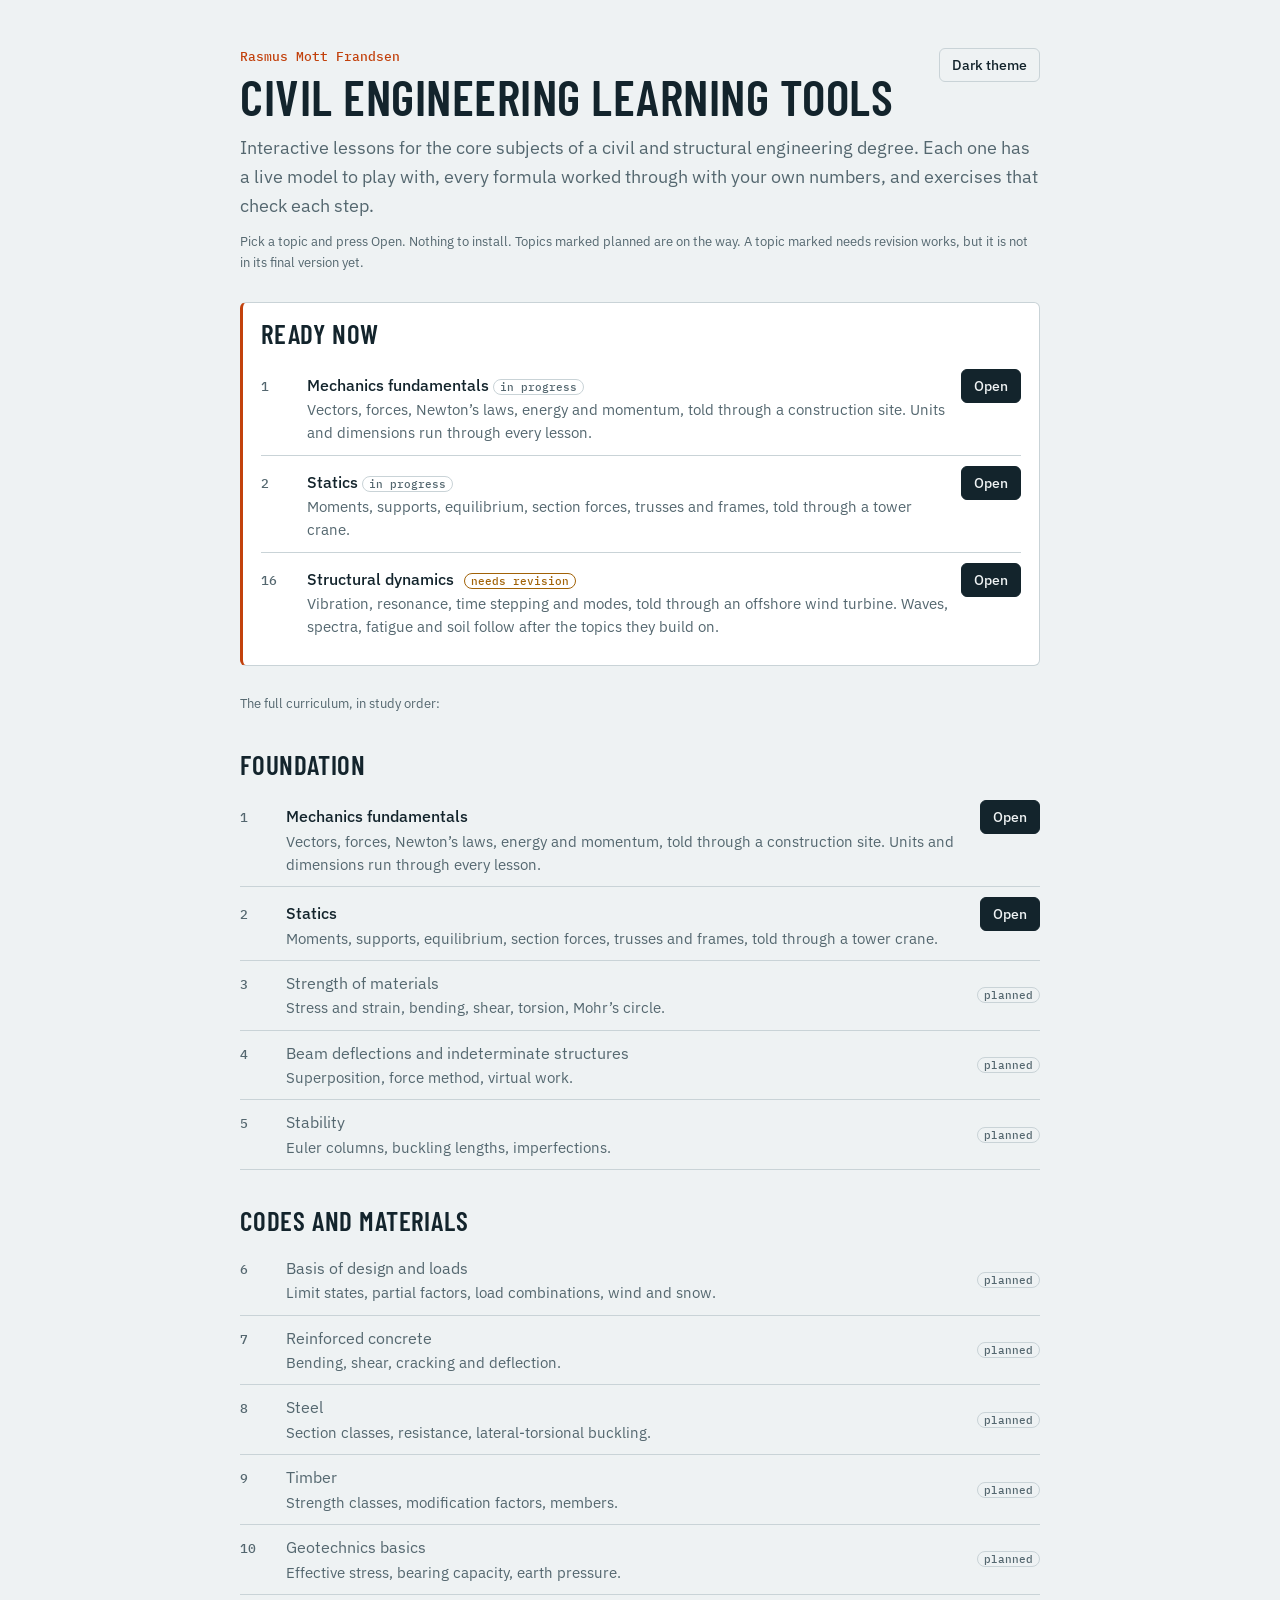
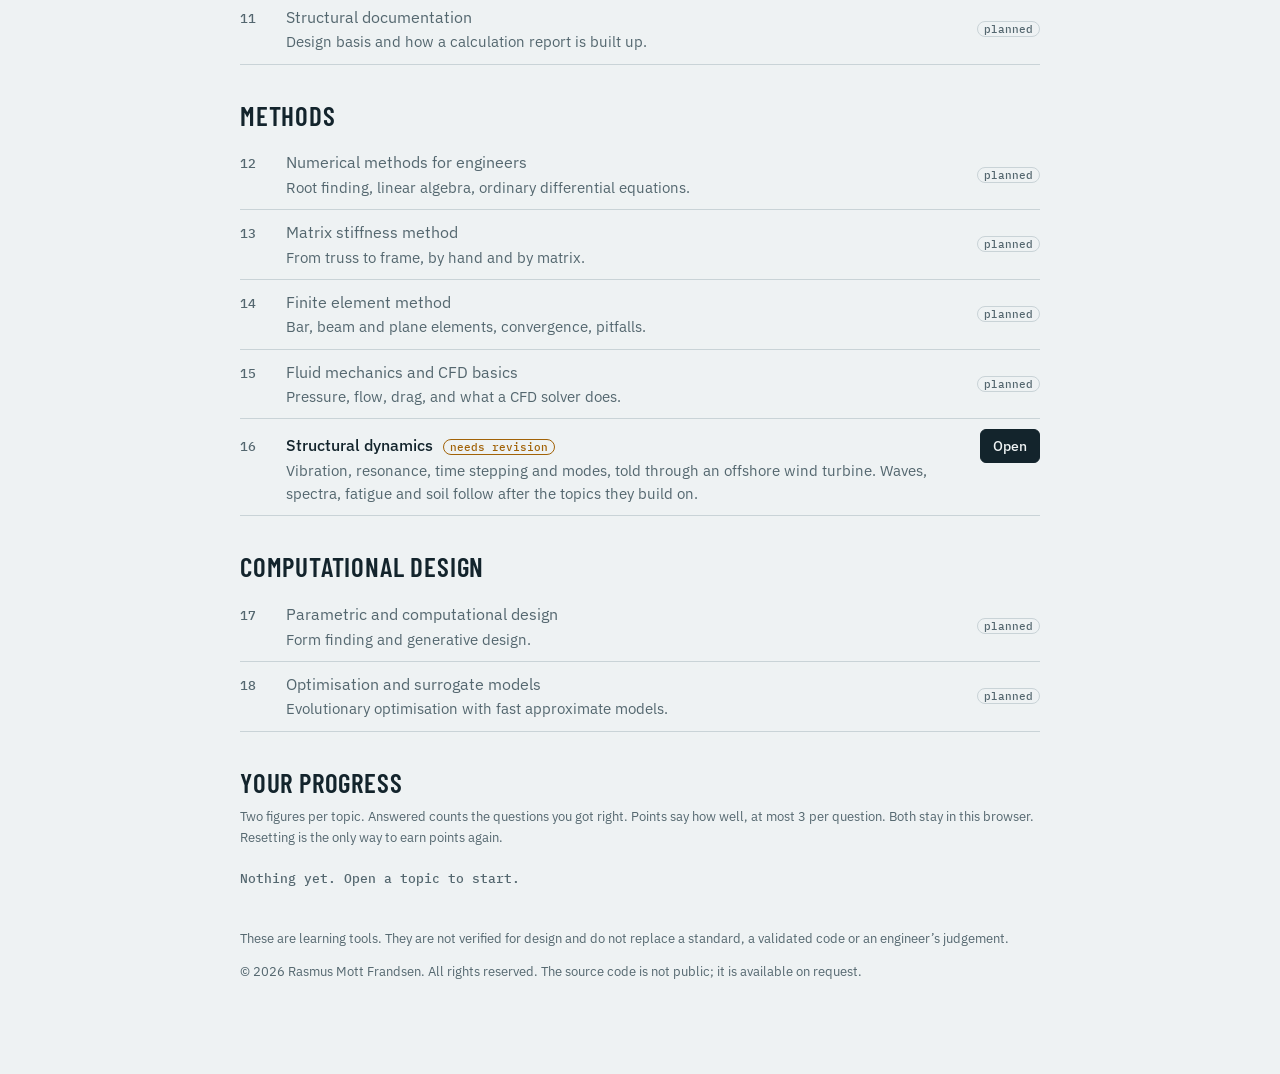
==== commit 1d5ad6df: "Publish topic 2 Statics (in progress) and updated lessons" ====
--- a/index.html
+++ b/index.html
@@ -11,13 +11,15 @@
 <link rel="preconnect" href="https://fonts.googleapis.com">
 <link href="https://fonts.googleapis.com/css2?family=Barlow+Condensed:wght@500;600&family=IBM+Plex+Mono:wght@400;500&family=IBM+Plex+Sans:ital,wght@0,400;0,500;0,600;1,400&display=swap" rel="stylesheet">
 <link rel="stylesheet" href="kit/style.css">
+<script>try { var t = localStorage.getItem('od-theme'); if (t === 'light' || t === 'dark') document.documentElement.setAttribute('data-theme', t); } catch (e) {}</script>
 </head>
 <body>
 <main class="landing">
+  <div id="theme-host" style="float:right"></div>
   <div class="eyebrow">Rasmus Mott Frandsen</div>
   <h1>Civil Engineering Learning Tools</h1>
   <p class="lede">Interactive lessons for the core subjects of a civil and structural engineering degree. Each one has a live model to play with, every formula worked through with your own numbers, and exercises that check each step.</p>
-  <p class="muted small">Pick a topic and press Open. Nothing to install. Topics marked planned are on the way.</p>
+  <p class="muted small">Pick a topic and press Open. Nothing to install. Topics marked planned are on the way. A topic marked needs revision works, but it is not in its final version yet.</p>
   <div id="topics"></div>
   <section class="group" id="progress-group"><h2>Your progress</h2><p class="muted small">Two figures per topic. Answered counts the questions you got right. Points say how well, at most 3 per question. Both stay in this browser. Resetting is the only way to earn points again.</p><div class="progress" id="progress"></div></section>
   <p class="muted small" style="margin-top:36px">These are learning tools. They are not verified for design and do not replace a standard, a validated code or an engineer’s judgement.</p>
@@ -31,14 +33,14 @@
     OD.curriculum.forEach(function (g) { g.topics.forEach(function (t) { if (t.status === 'published' || t.status === 'building') ready.push(t); }); });
     if (ready.length) {
       h += '<section class="group ready"><h2>Ready now</h2><ul class="topic-list">' + ready.map(function (t) {
-        return '<li><span class="n">' + t.n + '</span><div><div class="t">' + t.t + (t.status === 'building' ? ' <span class="tag">in progress</span>' : '') + '</div><div class="d">' + t.d + '</div></div><a class="btn" href="topics/' + t.slug + '/index.html">Open</a></li>';
+        return '<li><span class="n">' + t.n + '</span><div><div class="t">' + t.t + (t.status === 'building' ? ' <span class="tag">in progress</span>' : '') + (t.revision ? ' <span class="tag rev">needs revision</span>' : '') + '</div><div class="d">' + t.d + '</div></div><a class="btn" href="topics/' + t.slug + '/index.html">Open</a></li>';
       }).join('') + '</ul></section><p class="muted small" style="margin-top:28px">The full curriculum, in study order:</p>';
     }
     OD.curriculum.forEach(function (g) {
       h += '<section class="group"><h2>' + g.level + '</h2><ul class="topic-list">';
       g.topics.forEach(function (t) {
         var open = t.status === 'published' || t.status === 'building';
-        h += '<li class="' + (open ? '' : 'planned') + '"><span class="n">' + t.n + '</span><div><div class="t">' + t.t + '</div><div class="d">' + t.d + '</div></div>' +
+        h += '<li class="' + (open ? '' : 'planned') + '"><span class="n">' + t.n + '</span><div><div class="t">' + t.t + (open && t.revision ? ' <span class="tag rev">needs revision</span>' : '') + '</div><div class="d">' + t.d + '</div></div>' +
           (open ? '<a class="btn" href="topics/' + t.slug + '/index.html">Open</a>' : '<span class="tag">planned</span>') + '</li>';
       });
       h += '</ul></section>';
@@ -62,6 +64,7 @@
       ui.confirmClick(document.getElementById('reset-all'), 'Reset everything', 'Click again to erase every answer and point on this site', function () { ui.store.reset(); progress(); });
     }
     progress();
+    document.getElementById('theme-host').appendChild(ui.theme.button());
     document.getElementById('copyright').textContent = '© ' + OD.site.year + ' ' + OD.site.author + '. All rights reserved. The source code is not public; it is available on request.';
   })();
 </script>
--- a/kit/style.css
+++ b/kit/style.css
@@ -1,2 +1,2 @@
 /*! Civil Engineering Learning Tools · © 2026 Rasmus Mott Frandsen. All rights reserved. Published build; copying, modifying or redistributing this code is not permitted without written permission. Original: https://rasmusmott.github.io/civil-engineering-learning-tools/ */
-:root{--bg: #eef2f3;--surface: #ffffff;--sunk: #e3e9eb;--ink: #13242c;--muted: #54676f;--line: #c9d3d7;--accent: #c2410c;--sea: #0b6b82;--good: #1f7a4d;--warn: #a16207;--bad: #b42318;--band1: rgba(11,107,130,.22);--band3: rgba(194,65,12,.20);--font-display: "Barlow Condensed","Arial Narrow",sans-serif;--font-body: "IBM Plex Sans","Segoe UI",system-ui,sans-serif;--font-mono: "IBM Plex Mono",ui-monospace,Consolas,monospace;}@media (prefers-color-scheme: dark){:root:not([data-theme="light"]){color-scheme: dark;--bg: #0e181d;--surface: #152329;--sunk: #0a1216;--ink: #e4ecee;--muted: #93a6ad;--line: #2b3d45;--accent: #ff8a4c;--sea: #5cc0d6;--good: #5fcf95;--warn: #e0b34a;--bad: #ff8a80;--band1: rgba(92,192,214,.22);--band3: rgba(255,138,76,.22);}}:root[data-theme="dark"]{color-scheme: dark;--bg: #0e181d;--surface: #152329;--sunk: #0a1216;--ink: #e4ecee;--muted: #93a6ad;--line: #2b3d45;--accent: #ff8a4c;--sea: #5cc0d6;--good: #5fcf95;--warn: #e0b34a;--bad: #ff8a80;--band1: rgba(92,192,214,.22);--band3: rgba(255,138,76,.22);}*{box-sizing: border-box;}html,body{margin: 0;}body{background: var(--bg);color: var(--ink);font: 16px/1.6 var(--font-body);}.shell{display: grid;grid-template-columns: 280px minmax(0,1fr);min-height: 100vh;}.nav{background: var(--surface);border-right: 1px solid var(--line);padding: 20px 18px;display: flex;flex-direction: column;gap: 20px;position: sticky;top: 0;align-self: start;height: 100vh;overflow-y: auto;}.brand{display: flex;gap: 10px;align-items: center;}.brand-mark{width: 10px;height: 38px;background: repeating-linear-gradient(180deg,var(--accent) 0 8px,var(--ink) 8px 12px);border-radius: 2px;flex: none;}.brand-name{font: 600 21px/1.1 var(--font-display);letter-spacing: .02em;text-transform: uppercase;}.brand-sub{font-size: 12px;color: var(--muted);}#coursemap{display: flex;flex-direction: column;gap: 14px;}.mod-title{font: 600 13px var(--font-display);letter-spacing: .08em;text-transform: uppercase;color: var(--muted);margin: 0 0 4px;}.mod ul{list-style: none;margin: 0;padding: 0;display: flex;flex-direction: column;gap: 2px;}.mod li a,.mod li span.planned{display: flex;gap: 8px;padding: 6px 8px;border-radius: 6px;font-size: 14px;line-height: 1.35;text-decoration: none;color: var(--ink);}.mod li a:hover{background: var(--sunk);}.mod li a[aria-current="page"]{background: var(--sunk);box-shadow: inset 3px 0 0 var(--accent);font-weight: 500;}.mod li span.planned{color: var(--muted);}.mod .num{font-family: var(--font-mono);font-size: 12px;color: var(--muted);padding-top: 2px;flex: none;width: 36px;}.tag{font: 500 11px var(--font-mono);border: 1px solid var(--line);border-radius: 99px;padding: 0 6px;margin-left: auto;align-self: center;color: var(--muted);white-space: nowrap;}.nav-foot{margin-top: auto;display: flex;flex-direction: column;gap: 8px;align-items: flex-start;}.small{font-size: 13px;}.muted{color: var(--muted);}main{padding: 32px clamp(16px,4vw,56px) 80px;min-width: 0;outline: none;}.col{max-width: 68ch;}.wide{max-width: 1040px;}section{margin-top: 44px;scroll-margin-top: 16px;}h1{font: 600 clamp(34px,5vw,50px)/1.02 var(--font-display);text-transform: uppercase;letter-spacing: .01em;margin: 6px 0 12px;text-wrap: balance;}h2{font: 600 27px/1.1 var(--font-display);text-transform: uppercase;letter-spacing: .03em;margin: 0 0 10px;text-wrap: balance;}h3{font: 600 16px/1.3 var(--font-body);margin: 0 0 6px;}p{margin: 0 0 12px;}a{color: var(--sea);}.eyebrow{font: 500 13px var(--font-mono);color: var(--accent);}.lede{font-size: 18px;color: var(--muted);}.say{border-left: 3px solid var(--sea);padding: 4px 0 4px 16px;margin: 18px 0 0;}.say ul{margin: 6px 0 0;padding-left: 18px;}code,.mono{font-family: var(--font-mono);font-size: .92em;}.flash{animation: flash 1.6s ease-out;}@keyframes flash{0%{background: var(--band3);}100%{background: transparent;}}.card{background: var(--surface);border: 1px solid var(--line);border-radius: 10px;padding: 18px;}.btn,.btn-ghost{font: 500 14px var(--font-body);border-radius: 6px;padding: 7px 12px;cursor: pointer;border: 1px solid var(--ink);background: var(--ink);color: var(--bg);}.btn-ghost{background: transparent;color: var(--ink);border-color: var(--line);}.btn-ghost:hover{border-color: var(--ink);}.btn-ghost[aria-pressed="true"]{border-color: var(--accent);color: var(--accent);}button:focus-visible,a:focus-visible,input:focus-visible,summary:focus-visible,textarea:focus-visible{outline: 2px solid var(--accent);outline-offset: 2px;}.lab{display: grid;grid-template-columns: 250px minmax(0,1fr);gap: 18px;}.lab canvas{display: block;width: 100%;}.lab-side{display: flex;flex-direction: column;gap: 8px;}.lab-main{display: flex;flex-direction: column;gap: 14px;min-width: 0;}.controls{display: grid;grid-template-columns: repeat(auto-fit,minmax(210px,1fr));gap: 12px 22px;}.ctl label{display: flex;justify-content: space-between;gap: 8px;font-size: 14px;}.ctl output{font-family: var(--font-mono);font-variant-numeric: tabular-nums;}.ctl input[type=range]{width: 100%;accent-color: var(--accent);}.scale{position: relative;height: 15px;font-family: var(--font-mono);font-size: 11px;margin: 0 8px;}.scale span{position: absolute;top: 0;transform: translateX(-50%);white-space: nowrap;}.derived input[type=range]{opacity: .45;}.geo{display: flex;flex-direction: column;gap: 10px;border-top: 1px solid var(--line);border-bottom: 1px solid var(--line);padding: 10px 0;}.row{display: flex;flex-wrap: wrap;gap: 8px;align-items: center;}.tiles{display: grid;grid-template-columns: repeat(auto-fit,minmax(140px,1fr));gap: 8px;}.tile{background: var(--sunk);border-radius: 8px;padding: 8px 10px;}.tile .k{font-size: 12px;color: var(--muted);}.tile .v{font: 500 18px var(--font-mono);font-variant-numeric: tabular-nums;}.tile .u{font-size: 12px;color: var(--muted);}.pill{display: inline-flex;align-items: center;gap: 6px;font: 500 13px var(--font-body);border-radius: 99px;padding: 2px 10px;border: 1px solid currentColor;}.pill::before{content: "";width: 8px;height: 8px;border-radius: 50%;background: currentColor;}.pill.good{color: var(--good);}.pill.warn{color: var(--warn);}.pill.bad{color: var(--bad);}.ruler{position: relative;height: 54px;margin-top: 4px;}.ruler .track{position: absolute;left: 0;right: 0;top: 18px;height: 16px;background: var(--sunk);border-radius: 4px;}.ruler .band{position: absolute;top: 18px;height: 16px;}.ruler .band.p1{background: var(--band1);}.ruler .band.p3{background: var(--band3);}.ruler .lab-b{position: absolute;top: 0;font: 500 11px var(--font-mono);color: var(--muted);transform: translateX(-50%);white-space: nowrap;}.ruler .mark{position: absolute;top: 12px;width: 3px;height: 28px;background: var(--accent);transform: translateX(-1px);border-radius: 2px;}.ruler .tick{position: absolute;top: 38px;font: 11px var(--font-mono);color: var(--muted);transform: translateX(-50%);white-space: nowrap;}.steps{display: flex;flex-direction: column;gap: 10px;}.step{background: var(--surface);border: 1px solid var(--line);border-radius: 10px;padding: 14px 16px;scroll-margin-top: 16px;}.step-h{display: flex;gap: 10px;align-items: baseline;margin-bottom: 4px;}.step-n{font: 500 12px var(--font-mono);color: var(--accent);}.step .math{overflow-x: auto;padding: 4px 0;}.step details{margin-top: 6px;font-size: 14.5px;color: var(--muted);}.step details p{margin: 6px 0;}.step summary,details.deriv>summary{cursor: pointer;color: var(--sea);font-weight: 500;}.hide-why .step details{display: none;}.src{font-size: 13px;}details.deriv{background: var(--surface);border: 1px dashed var(--line);border-radius: 10px;padding: 12px 16px;}details.deriv .math{overflow-x: auto;}.mc{display: flex;flex-direction: column;gap: 8px;}.mc .opts{display: grid;grid-template-columns: repeat(auto-fit,minmax(200px,1fr));gap: 8px;}.mc .opt{text-align: left;font: 15px var(--font-body);padding: 10px 12px;border-radius: 8px;border: 1px solid var(--line);background: var(--surface);color: var(--ink);cursor: pointer;}.mc .opt:hover{border-color: var(--ink);}.mc .opt.right{border-color: var(--good);box-shadow: inset 4px 0 0 var(--good);}.mc .opt.wrong{border-color: var(--bad);box-shadow: inset 4px 0 0 var(--bad);}.fb{font-size: 14.5px;border-radius: 8px;padding: 8px 12px;background: var(--sunk);}.fb.good{box-shadow: inset 4px 0 0 var(--good);}.fb.bad{box-shadow: inset 4px 0 0 var(--bad);}.fb.hint{box-shadow: inset 4px 0 0 var(--sea);}.ex{display: flex;flex-direction: column;gap: 14px;}.ex-step{border-top: 1px solid var(--line);padding-top: 12px;display: flex;flex-direction: column;gap: 8px;}.ex-step .q{display: flex;gap: 10px;align-items: baseline;}.ex-step .q .n{font: 500 12px var(--font-mono);color: var(--accent);flex: none;}.ans{display: flex;flex-wrap: wrap;gap: 8px;align-items: center;}.ans input{font: 16px var(--font-mono);width: 150px;padding: 6px 8px;border-radius: 6px;border: 1px solid var(--line);background: var(--bg);color: var(--ink);}.ans .unit{font-family: var(--font-mono);color: var(--muted);}.ex-step.done .q .n::after{content: " ✓";color: var(--good);}textarea.scratch{width: 100%;min-height: 84px;font: 14px/1.5 var(--font-mono);padding: 8px;border-radius: 6px;border: 1px solid var(--line);background: var(--bg);color: var(--ink);resize: vertical;}table.data{border-collapse: collapse;font-size: 14.5px;}table.data td,table.data th{border-bottom: 1px solid var(--line);padding: 4px 14px 4px 0;text-align: left;}table.data td.num{font-family: var(--font-mono);font-variant-numeric: tabular-nums;}ul.tight{margin: 0;padding-left: 20px;display: flex;flex-direction: column;gap: 6px;}.checks{font-size: 13.5px;display: flex;flex-direction: column;gap: 3px;margin-top: 8px;}.checks .c{display: grid;grid-template-columns: 44px 84px 1fr;gap: 8px;}.checks .ok{color: var(--good);font-family: var(--font-mono);}.checks .no{color: var(--bad);font-family: var(--font-mono);}.checks .rung{color: var(--muted);font-family: var(--font-mono);}.map-toggle>summary{display: none;}@media (max-width: 860px){.map-toggle>summary{display: block;cursor: pointer;font: 500 14px var(--font-body);padding: 8px 12px;border: 1px solid var(--line);border-radius: 6px;list-style-position: inside;}.map-toggle[open]>summary{margin-bottom: 12px;}.shell{grid-template-columns: 1fr;}.nav{position: static;height: auto;border-right: 0;border-bottom: 1px solid var(--line);}.lab{grid-template-columns: 1fr;}.lab-side canvas{max-width: 260px;margin: 0 auto;}}@media (prefers-reduced-motion: reduce){.flash{animation: none;}}.mod .tag{white-space: normal;text-align: right;line-height: 1.35;padding: 1px 6px;flex: none;}.mod .tag span{display: block;white-space: nowrap;}.pts{font: 500 12px var(--font-mono);color: var(--good);border: 1px solid currentColor;border-radius: 99px;padding: 0 6px;margin-left: 6px;white-space: nowrap;}.selfcheck .item{align-items: baseline;gap: 10px;flex-wrap: wrap;margin: 6px 0;padding: 6px 0;border-top: 1px solid var(--line);}.selfcheck .item .text{flex: 1 1 260px;}.selfcheck .btns{display: inline-flex;gap: 6px;flex: none;}.selfcheck .links{flex: 1 0 100%;color: var(--muted);}.selfcheck .links:empty{display: none;}.model-fig{display: block;width: 100%;max-width: 320px;margin: 10px 0 12px;border-radius: 8px;}.lesson-foot{margin-top: 44px;padding-top: 14px;border-top: 1px solid var(--line);display: flex;flex-wrap: wrap;gap: 8px 16px;align-items: center;max-width: 68ch;}.lesson-foot .figs{font: 500 13px var(--font-mono);color: var(--muted);}.landing .progress{margin-top: 10px;line-height: 2;}.landing .progress .figs{font: 500 13px var(--font-mono);color: var(--muted);}.landing{max-width: 880px;margin: 0 auto;padding: 48px clamp(16px,4vw,40px) 80px;}.landing .group{margin-top: 36px;}.topic-list{list-style: none;margin: 0;padding: 0;display: flex;flex-direction: column;}.topic-list li{display: grid;grid-template-columns: 34px minmax(0,1fr) auto;gap: 12px;align-items: baseline;padding: 10px 0;border-bottom: 1px solid var(--line);}.topic-list .n{font: 500 13px var(--font-mono);color: var(--muted);}.topic-list .t{font-weight: 500;}.topic-list .d{color: var(--muted);font-size: 14.5px;}.topic-list li.planned .t{color: var(--muted);font-weight: 400;}.topic-list a.btn{text-decoration: none;}.back{font-size: 13px;text-decoration: none;}.chips{display: flex;flex-wrap: wrap;gap: 6px;}.chip{font: 13px var(--font-mono);padding: 4px 9px;border-radius: 99px;border: 1px solid var(--line);background: var(--sunk);color: var(--ink);cursor: pointer;}.chip:hover{border-color: var(--ink);}.chip .cs{font-weight: 500;color: var(--sea);}.chip.solved{border-color: var(--good);}.chip.solved .cs{color: var(--good);}.ans input{width: min(100%,340px);}.preview{font: 14px var(--font-mono);color: var(--muted);min-height: 20px;}.preview.err{color: var(--warn);font-family: var(--font-body);}.mc .opts.formula,.opts.formula{display: grid;grid-template-columns: repeat(auto-fit,minmax(190px,1fr));gap: 8px;}.opts.formula .opt{text-align: center;font: 15px var(--font-body);padding: 12px;border-radius: 8px;border: 1px solid var(--line);background: var(--surface);color: var(--ink);cursor: pointer;overflow-x: auto;}.opts.formula .opt:hover{border-color: var(--ink);}.opts.formula .opt.right{border-color: var(--good);box-shadow: inset 0 -4px 0 var(--good);}.opts.formula .opt.wrong{border-color: var(--bad);box-shadow: inset 0 -4px 0 var(--bad);}.chip .ck{color: var(--muted);font-size: 11px;}.landing .ready{margin-top: 28px;padding: 16px 18px;border: 1px solid var(--line);border-left: 3px solid var(--accent);border-radius: 6px;background: var(--surface);}.landing .ready h2{margin-top: 0;}.landing .ready .topic-list li:last-child{border-bottom: 0;}
+:root{--bg: #eef2f3;--surface: #ffffff;--sunk: #e3e9eb;--ink: #13242c;--muted: #54676f;--line: #c9d3d7;--accent: #c2410c;--sea: #0b6b82;--good: #1f7a4d;--warn: #a16207;--bad: #b42318;--band1: rgba(11,107,130,.22);--band3: rgba(194,65,12,.20);--font-display: "Barlow Condensed","Arial Narrow",sans-serif;--font-body: "IBM Plex Sans","Segoe UI",system-ui,sans-serif;--font-mono: "IBM Plex Mono",ui-monospace,Consolas,monospace;}@media (prefers-color-scheme: dark){:root:not([data-theme="light"]){color-scheme: dark;--bg: #0e181d;--surface: #152329;--sunk: #0a1216;--ink: #e4ecee;--muted: #93a6ad;--line: #2b3d45;--accent: #ff8a4c;--sea: #5cc0d6;--good: #5fcf95;--warn: #e0b34a;--bad: #ff8a80;--band1: rgba(92,192,214,.22);--band3: rgba(255,138,76,.22);}}:root[data-theme="dark"]{color-scheme: dark;--bg: #0e181d;--surface: #152329;--sunk: #0a1216;--ink: #e4ecee;--muted: #93a6ad;--line: #2b3d45;--accent: #ff8a4c;--sea: #5cc0d6;--good: #5fcf95;--warn: #e0b34a;--bad: #ff8a80;--band1: rgba(92,192,214,.22);--band3: rgba(255,138,76,.22);}*{box-sizing: border-box;}html,body{margin: 0;}body{background: var(--bg);color: var(--ink);font: 16px/1.6 var(--font-body);}.shell{display: grid;grid-template-columns: 280px minmax(0,1fr);min-height: 100vh;}.nav{background: var(--surface);border-right: 1px solid var(--line);padding: 20px 18px;display: flex;flex-direction: column;gap: 20px;position: sticky;top: 0;align-self: start;height: 100vh;overflow-y: auto;}.brand{display: flex;gap: 10px;align-items: center;}.brand-mark{width: 10px;height: 38px;background: repeating-linear-gradient(180deg,var(--accent) 0 8px,var(--ink) 8px 12px);border-radius: 2px;flex: none;}.brand-name{font: 600 21px/1.1 var(--font-display);letter-spacing: .02em;text-transform: uppercase;}.brand-sub{font-size: 12px;color: var(--muted);}#coursemap{display: flex;flex-direction: column;gap: 14px;}.mod-title{font: 600 13px var(--font-display);letter-spacing: .08em;text-transform: uppercase;color: var(--muted);margin: 0 0 4px;}.mod ul{list-style: none;margin: 0;padding: 0;display: flex;flex-direction: column;gap: 2px;}.mod li a,.mod li span.planned{display: flex;gap: 8px;padding: 6px 8px;border-radius: 6px;font-size: 14px;line-height: 1.35;text-decoration: none;color: var(--ink);}.mod li a:hover{background: var(--sunk);}.mod li a[aria-current="page"]{background: var(--sunk);box-shadow: inset 3px 0 0 var(--accent);font-weight: 500;}.mod li span.planned{color: var(--muted);}.mod .num{font-family: var(--font-mono);font-size: 12px;color: var(--muted);padding-top: 2px;flex: none;width: 36px;}.tag{font: 500 11px var(--font-mono);border: 1px solid var(--line);border-radius: 99px;padding: 0 6px;margin-left: auto;align-self: center;color: var(--muted);white-space: nowrap;}.nav-foot{margin-top: auto;display: flex;flex-direction: column;gap: 8px;align-items: flex-start;}.small{font-size: 13px;}.muted{color: var(--muted);}main{padding: 32px clamp(16px,4vw,56px) 80px;min-width: 0;outline: none;}.col{max-width: 68ch;}.wide{max-width: 1040px;}section{margin-top: 44px;scroll-margin-top: 16px;}h1{font: 600 clamp(34px,5vw,50px)/1.02 var(--font-display);text-transform: uppercase;letter-spacing: .01em;margin: 6px 0 12px;text-wrap: balance;}h2{font: 600 27px/1.1 var(--font-display);text-transform: uppercase;letter-spacing: .03em;margin: 0 0 10px;text-wrap: balance;}h3{font: 600 16px/1.3 var(--font-body);margin: 0 0 6px;}p{margin: 0 0 12px;}a{color: var(--sea);}.eyebrow{font: 500 13px var(--font-mono);color: var(--accent);}.lede{font-size: 18px;color: var(--muted);}.say{border-left: 3px solid var(--sea);padding: 4px 0 4px 16px;margin: 18px 0 0;}.say ul{margin: 6px 0 0;padding-left: 18px;}code,.mono{font-family: var(--font-mono);font-size: .92em;}.flash{animation: flash 1.6s ease-out;}@keyframes flash{0%{background: var(--band3);}100%{background: transparent;}}.card{background: var(--surface);border: 1px solid var(--line);border-radius: 10px;padding: 18px;}.btn,.btn-ghost{font: 500 14px var(--font-body);border-radius: 6px;padding: 7px 12px;cursor: pointer;border: 1px solid var(--ink);background: var(--ink);color: var(--bg);}.btn-ghost{background: transparent;color: var(--ink);border-color: var(--line);}.btn-ghost:hover{border-color: var(--ink);}.btn-ghost[aria-pressed="true"]{border-color: var(--accent);color: var(--accent);}button:focus-visible,a:focus-visible,input:focus-visible,summary:focus-visible,textarea:focus-visible{outline: 2px solid var(--accent);outline-offset: 2px;}.lab{display: grid;grid-template-columns: 250px minmax(0,1fr);gap: 18px;}.lab canvas{display: block;width: 100%;}.lab-side{display: flex;flex-direction: column;gap: 8px;}.lab-main{display: flex;flex-direction: column;gap: 14px;min-width: 0;}.controls{display: grid;grid-template-columns: repeat(auto-fit,minmax(210px,1fr));gap: 12px 22px;}.ctl label{display: flex;justify-content: space-between;gap: 8px;font-size: 14px;}.ctl output{font-family: var(--font-mono);font-variant-numeric: tabular-nums;}.ctl input[type=range]{width: 100%;accent-color: var(--accent);}.scale{position: relative;height: 15px;font-family: var(--font-mono);font-size: 11px;margin: 0 8px;}.scale span{position: absolute;top: 0;transform: translateX(-50%);white-space: nowrap;}.derived input[type=range]{opacity: .45;}.geo{display: flex;flex-direction: column;gap: 10px;border-top: 1px solid var(--line);border-bottom: 1px solid var(--line);padding: 10px 0;}.row{display: flex;flex-wrap: wrap;gap: 8px;align-items: center;}.tiles{display: grid;grid-template-columns: repeat(auto-fit,minmax(140px,1fr));gap: 8px;}.tile{background: var(--sunk);border-radius: 8px;padding: 8px 10px;}.tile .k{font-size: 12px;color: var(--muted);}.tile .v{font: 500 18px var(--font-mono);font-variant-numeric: tabular-nums;}.tile .u{font-size: 12px;color: var(--muted);}.pill{display: inline-flex;align-items: center;gap: 6px;font: 500 13px var(--font-body);border-radius: 99px;padding: 2px 10px;border: 1px solid currentColor;}.pill::before{content: "";width: 8px;height: 8px;border-radius: 50%;background: currentColor;}.pill.good{color: var(--good);}.pill.warn{color: var(--warn);}.pill.bad{color: var(--bad);}.ruler{position: relative;height: 54px;margin-top: 4px;}.ruler .track{position: absolute;left: 0;right: 0;top: 18px;height: 16px;background: var(--sunk);border-radius: 4px;}.ruler .band{position: absolute;top: 18px;height: 16px;}.ruler .band.p1{background: var(--band1);}.ruler .band.p3{background: var(--band3);}.ruler .lab-b{position: absolute;top: 0;font: 500 11px var(--font-mono);color: var(--muted);transform: translateX(-50%);white-space: nowrap;}.ruler .mark{position: absolute;top: 12px;width: 3px;height: 28px;background: var(--accent);transform: translateX(-1px);border-radius: 2px;}.ruler .tick{position: absolute;top: 38px;font: 11px var(--font-mono);color: var(--muted);transform: translateX(-50%);white-space: nowrap;}.steps{display: flex;flex-direction: column;gap: 10px;}.step{background: var(--surface);border: 1px solid var(--line);border-radius: 10px;padding: 14px 16px;scroll-margin-top: 16px;}.step-h{display: flex;gap: 10px;align-items: baseline;margin-bottom: 4px;}.step-n{font: 500 12px var(--font-mono);color: var(--accent);}.step .math{overflow-x: auto;padding: 4px 0;}.step details{margin-top: 6px;font-size: 14.5px;color: var(--muted);}.step details p{margin: 6px 0;}.step summary,details.deriv>summary{cursor: pointer;color: var(--sea);font-weight: 500;}.hide-why .step details{display: none;}.src{font-size: 13px;}details.deriv{background: var(--surface);border: 1px dashed var(--line);border-radius: 10px;padding: 12px 16px;}details.deriv .math{overflow-x: auto;}.mc{display: flex;flex-direction: column;gap: 8px;}.mc .opts{display: grid;grid-template-columns: repeat(auto-fit,minmax(200px,1fr));gap: 8px;}.mc .opt{text-align: left;font: 15px var(--font-body);padding: 10px 12px;border-radius: 8px;border: 1px solid var(--line);background: var(--surface);color: var(--ink);cursor: pointer;}.mc .opt:hover{border-color: var(--ink);}.mc .opt.right{border-color: var(--good);box-shadow: inset 4px 0 0 var(--good);}.mc .opt.wrong{border-color: var(--bad);box-shadow: inset 4px 0 0 var(--bad);}.fb{font-size: 14.5px;border-radius: 8px;padding: 8px 12px;background: var(--sunk);}.fb.good{box-shadow: inset 4px 0 0 var(--good);}.fb.bad{box-shadow: inset 4px 0 0 var(--bad);}.fb.hint{box-shadow: inset 4px 0 0 var(--sea);}.ex{display: flex;flex-direction: column;gap: 14px;}.ex-step{border-top: 1px solid var(--line);padding-top: 12px;display: flex;flex-direction: column;gap: 8px;}.ex-step .q{display: flex;gap: 10px;align-items: baseline;}.ex-step .q .n{font: 500 12px var(--font-mono);color: var(--accent);flex: none;}.ans{display: flex;flex-wrap: wrap;gap: 8px;align-items: center;}.ans input{font: 16px var(--font-mono);width: 150px;padding: 6px 8px;border-radius: 6px;border: 1px solid var(--line);background: var(--bg);color: var(--ink);}.ans .unit{font-family: var(--font-mono);color: var(--muted);}.ex-step.done .q .n::after{content: " ✓";color: var(--good);}textarea.scratch{width: 100%;min-height: 84px;font: 14px/1.5 var(--font-mono);padding: 8px;border-radius: 6px;border: 1px solid var(--line);background: var(--bg);color: var(--ink);resize: vertical;}table.data{border-collapse: collapse;font-size: 14.5px;}table.data td,table.data th{border-bottom: 1px solid var(--line);padding: 4px 14px 4px 0;text-align: left;}table.data td.num{font-family: var(--font-mono);font-variant-numeric: tabular-nums;}ul.tight{margin: 0;padding-left: 20px;display: flex;flex-direction: column;gap: 6px;}.checks{font-size: 13.5px;display: flex;flex-direction: column;gap: 3px;margin-top: 8px;}.checks .c{display: grid;grid-template-columns: 44px 84px 1fr;gap: 8px;}.checks .ok{color: var(--good);font-family: var(--font-mono);}.checks .no{color: var(--bad);font-family: var(--font-mono);}.checks .rung{color: var(--muted);font-family: var(--font-mono);}.map-toggle>summary{display: none;}@media (max-width: 860px){.map-toggle>summary{display: block;cursor: pointer;font: 500 14px var(--font-body);padding: 8px 12px;border: 1px solid var(--line);border-radius: 6px;list-style-position: inside;}.map-toggle[open]>summary{margin-bottom: 12px;}.shell{grid-template-columns: 1fr;}.nav{position: static;height: auto;border-right: 0;border-bottom: 1px solid var(--line);}.lab{grid-template-columns: 1fr;}.lab-side canvas{max-width: 260px;margin: 0 auto;}}@media (prefers-reduced-motion: reduce){.flash{animation: none;}}.mod .tag{white-space: normal;text-align: right;line-height: 1.35;padding: 1px 6px;flex: none;}.mod .tag span{display: block;white-space: nowrap;}.pts{font: 500 12px var(--font-mono);color: var(--good);border: 1px solid currentColor;border-radius: 99px;padding: 0 6px;margin-left: 6px;white-space: nowrap;}.selfcheck .item{align-items: baseline;gap: 10px;flex-wrap: wrap;margin: 6px 0;padding: 6px 0;border-top: 1px solid var(--line);}.selfcheck .item .text{flex: 1 1 260px;}.selfcheck .btns{display: inline-flex;gap: 6px;flex: none;}.selfcheck .links{flex: 1 0 100%;color: var(--muted);}.selfcheck .links:empty{display: none;}.model-fig{display: block;width: 100%;max-width: 320px;margin: 10px 0 12px;border-radius: 8px;}.lesson-foot{margin-top: 44px;padding-top: 14px;border-top: 1px solid var(--line);display: flex;flex-wrap: wrap;gap: 8px 16px;align-items: center;max-width: 68ch;}.lesson-foot .figs{font: 500 13px var(--font-mono);color: var(--muted);}.landing .progress{margin-top: 10px;line-height: 2;}.landing .progress .figs{font: 500 13px var(--font-mono);color: var(--muted);}.landing{max-width: 880px;margin: 0 auto;padding: 48px clamp(16px,4vw,40px) 80px;}.landing .group{margin-top: 36px;}.topic-list{list-style: none;margin: 0;padding: 0;display: flex;flex-direction: column;}.topic-list li{display: grid;grid-template-columns: 34px minmax(0,1fr) auto;gap: 12px;align-items: baseline;padding: 10px 0;border-bottom: 1px solid var(--line);}.topic-list .n{font: 500 13px var(--font-mono);color: var(--muted);}.topic-list .t{font-weight: 500;}.topic-list .d{color: var(--muted);font-size: 14.5px;}.topic-list li.planned .t{color: var(--muted);font-weight: 400;}.topic-list a.btn{text-decoration: none;}.back{font-size: 13px;text-decoration: none;}.chipbar{margin: 14px 0 10px;padding-top: 10px;border-top: 1px dashed var(--line);}.chipbar:first-child{margin-top: 0;padding-top: 0;border-top: 0;}.chips{display: flex;flex-wrap: wrap;gap: 6px;}.chip{font: 13px var(--font-mono);padding: 4px 9px;border-radius: 99px;border: 1px solid var(--line);background: var(--sunk);color: var(--ink);cursor: pointer;}.chip:hover{border-color: var(--ink);}.chip .cs{font-weight: 500;color: var(--sea);}.chip.solved{border-color: var(--good);}.chip.solved .cs{color: var(--good);}.ans input{width: min(100%,340px);}.preview{font: 14px var(--font-mono);color: var(--muted);min-height: 20px;}.preview.err{color: var(--warn);font-family: var(--font-body);}.mc .opts.formula,.opts.formula{display: grid;grid-template-columns: repeat(auto-fit,minmax(190px,1fr));gap: 8px;}.opts.formula .opt{text-align: center;font: 15px var(--font-body);padding: 12px;border-radius: 8px;border: 1px solid var(--line);background: var(--surface);color: var(--ink);cursor: pointer;overflow-x: auto;}.opts.formula .opt:hover{border-color: var(--ink);}.opts.formula .opt.right{border-color: var(--good);box-shadow: inset 0 -4px 0 var(--good);}.opts.formula .opt.wrong{border-color: var(--bad);box-shadow: inset 0 -4px 0 var(--bad);}.chip .ck{color: var(--muted);font-size: 11px;}.landing .ready{margin-top: 28px;padding: 16px 18px;border: 1px solid var(--line);border-left: 3px solid var(--accent);border-radius: 6px;background: var(--surface);}.landing .ready h2{margin-top: 0;}.landing .ready .topic-list li:last-child{border-bottom: 0;}.tag.rev{color: var(--warn);border-color: currentColor;margin-left: 6px;}.notice{border: 1px solid var(--warn);border-radius: 8px;padding: 8px 12px;margin: 0 0 18px;font-size: 14px;color: var(--ink);}.notice .tag.rev{margin: 0 8px 0 0;}
